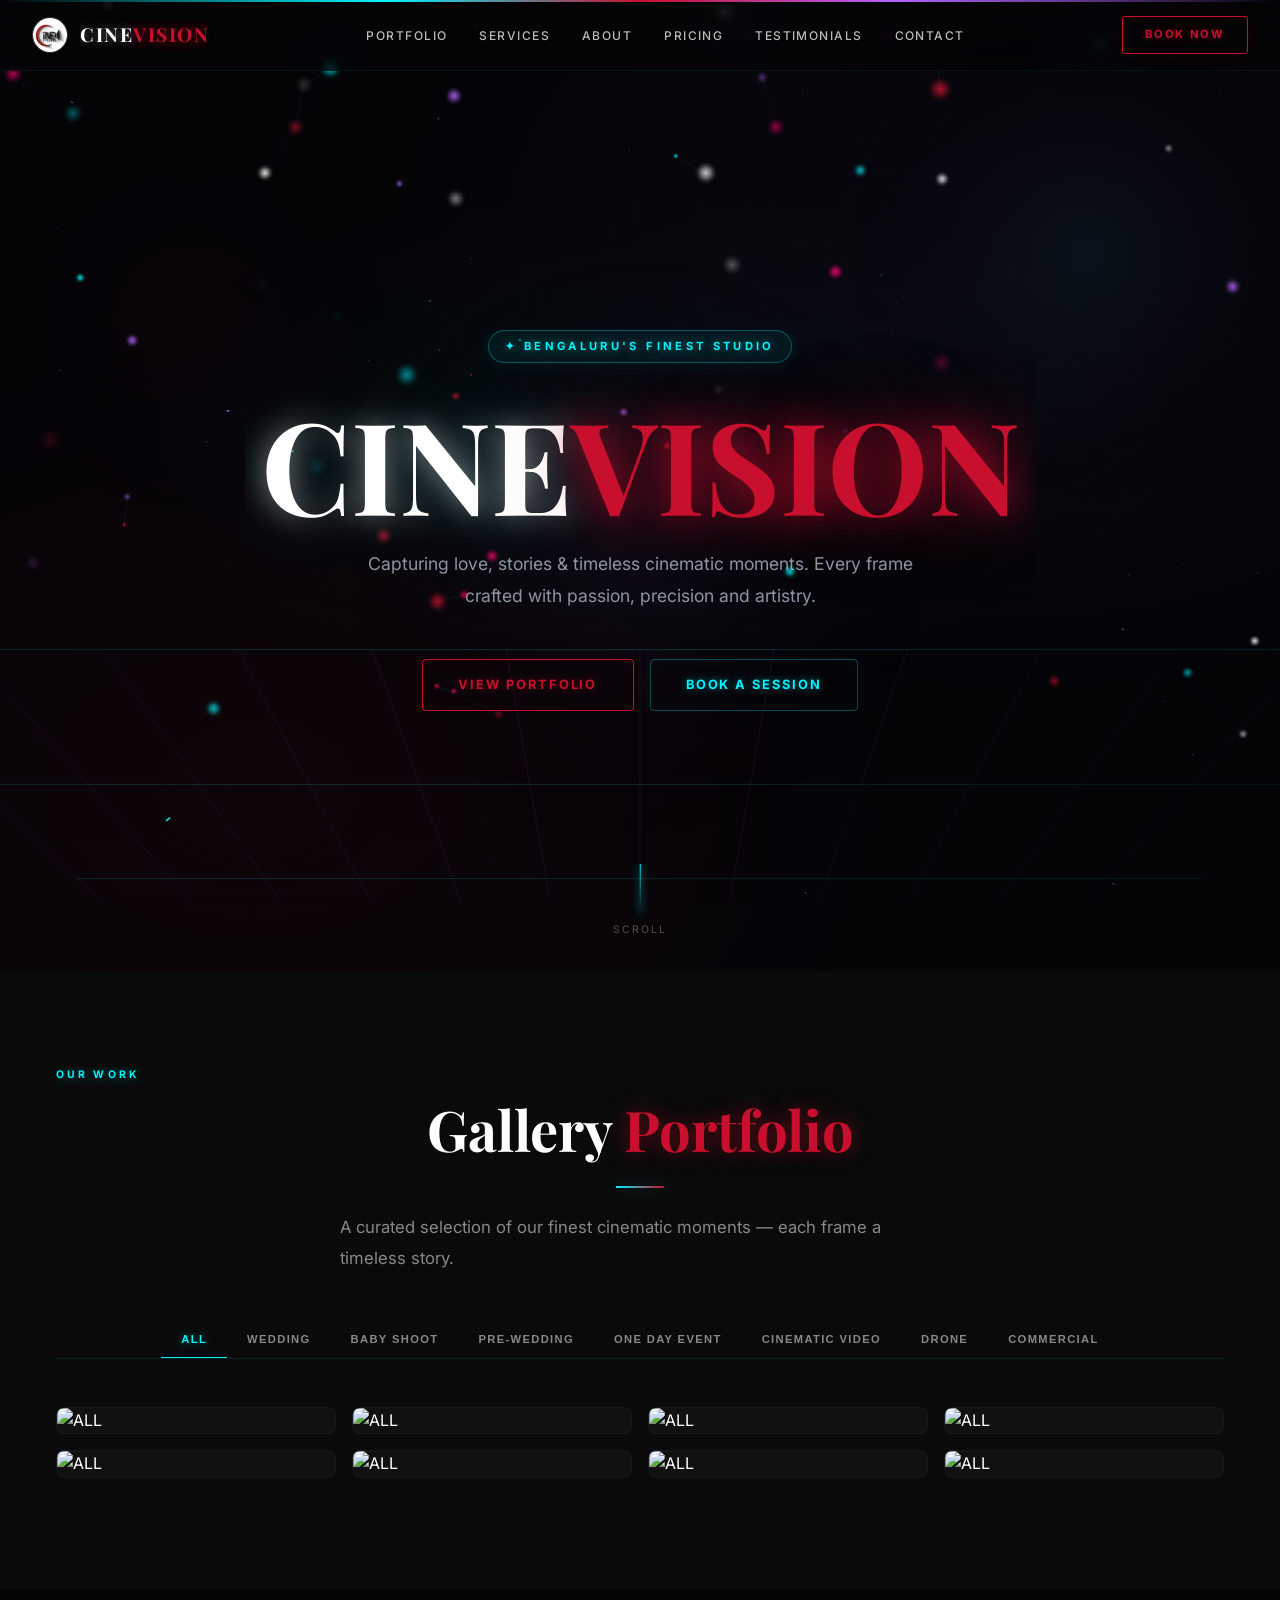
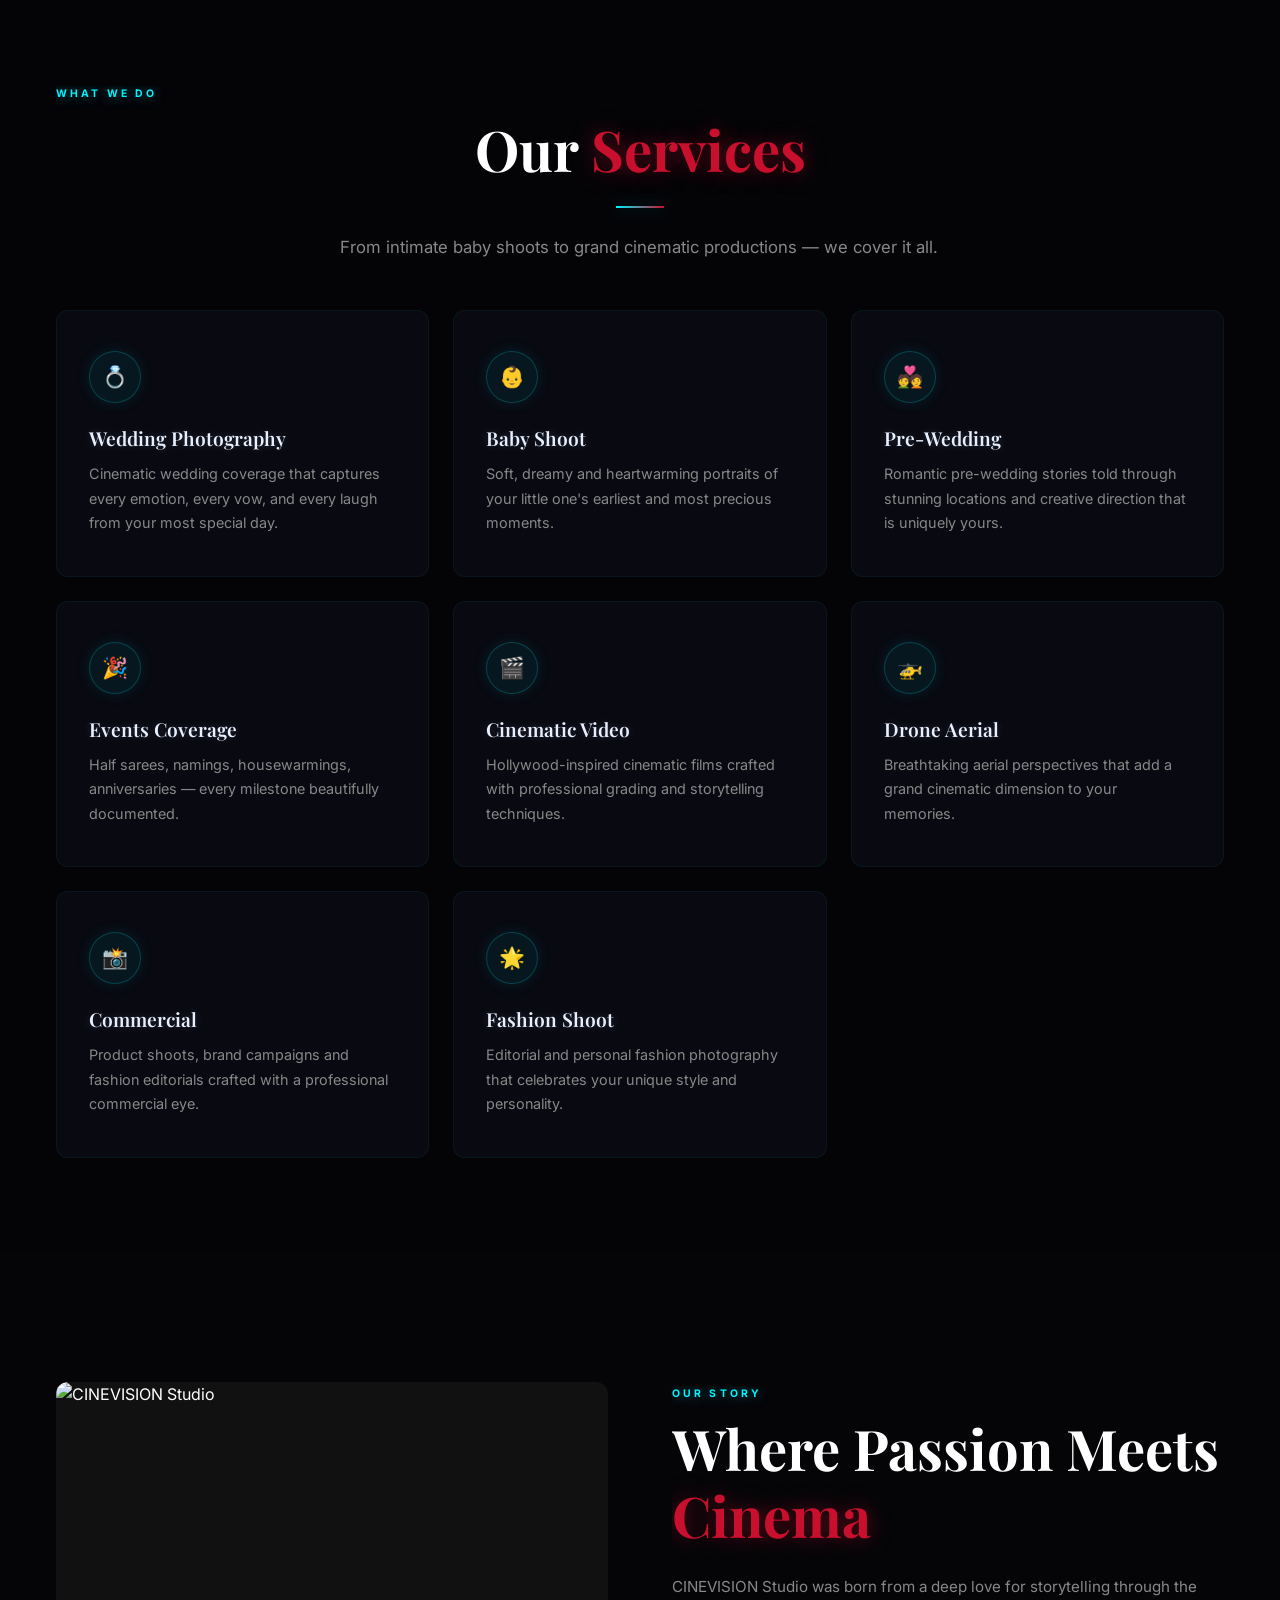
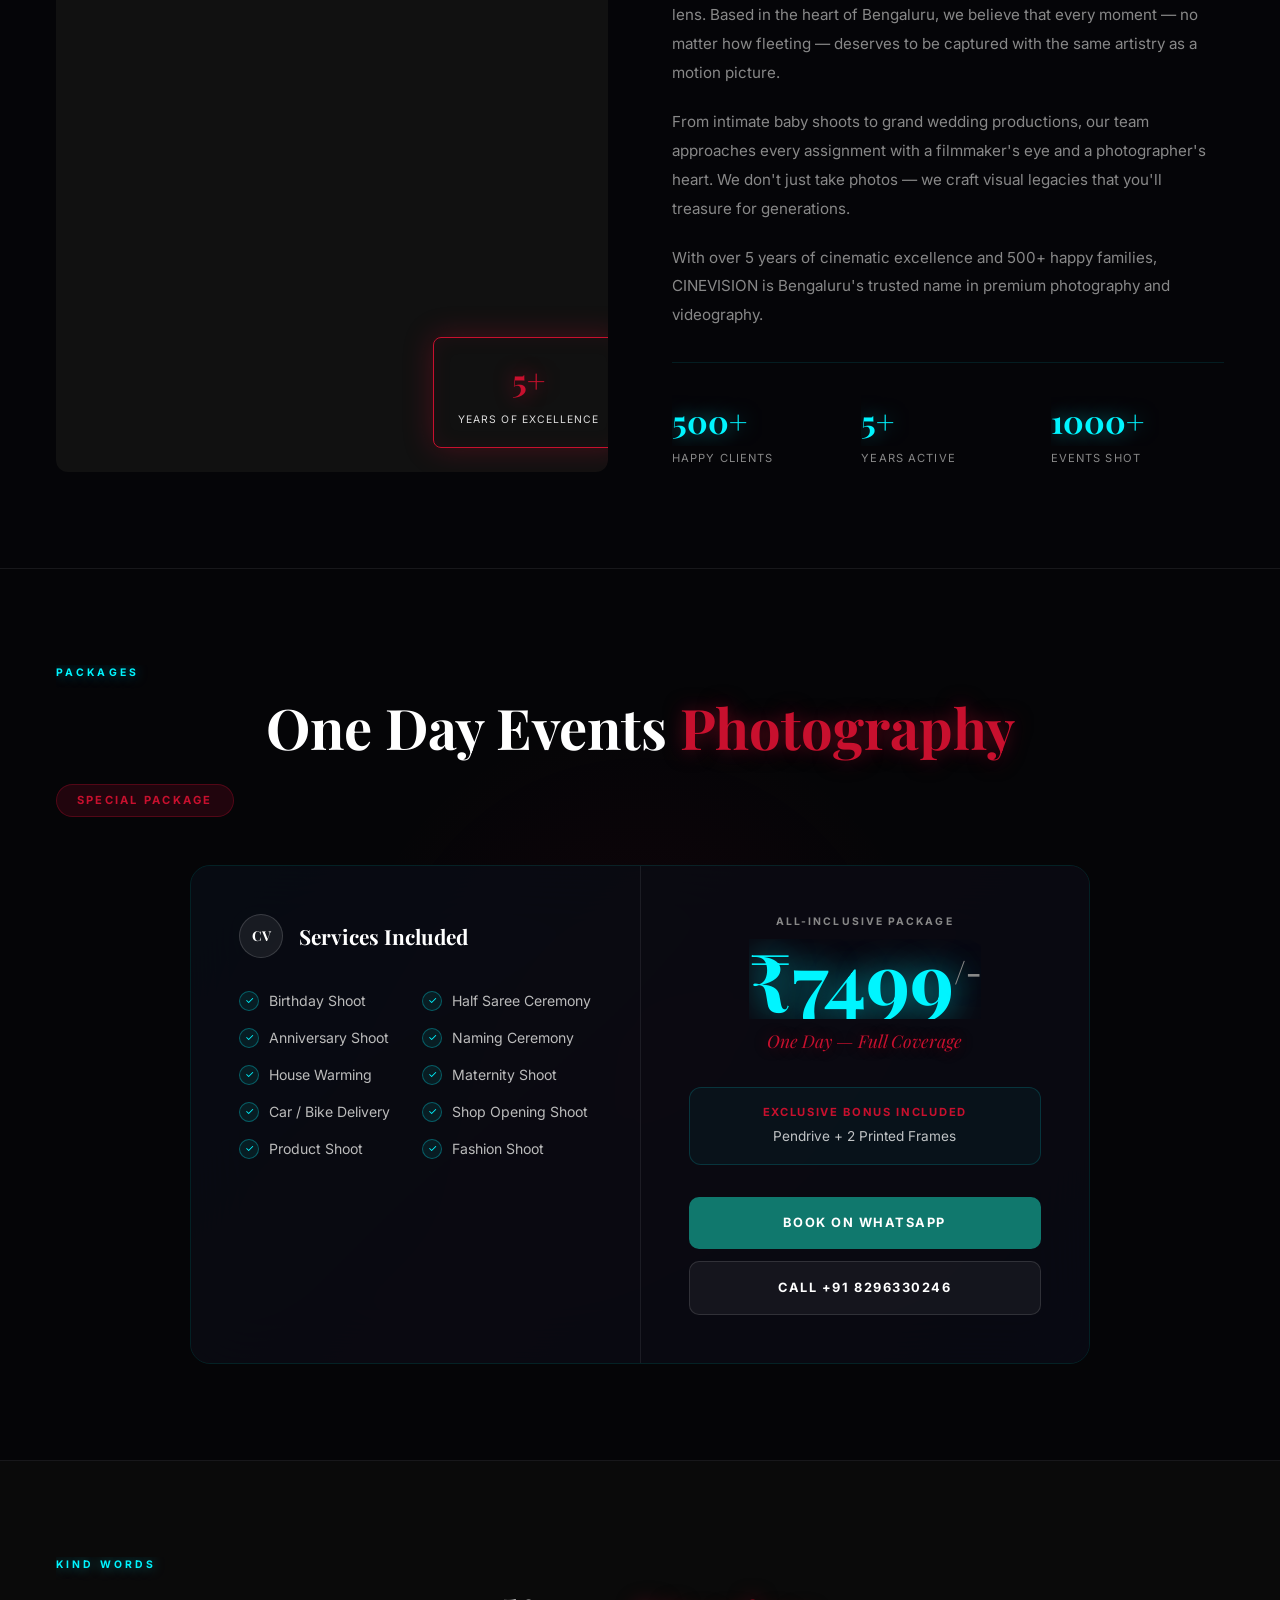
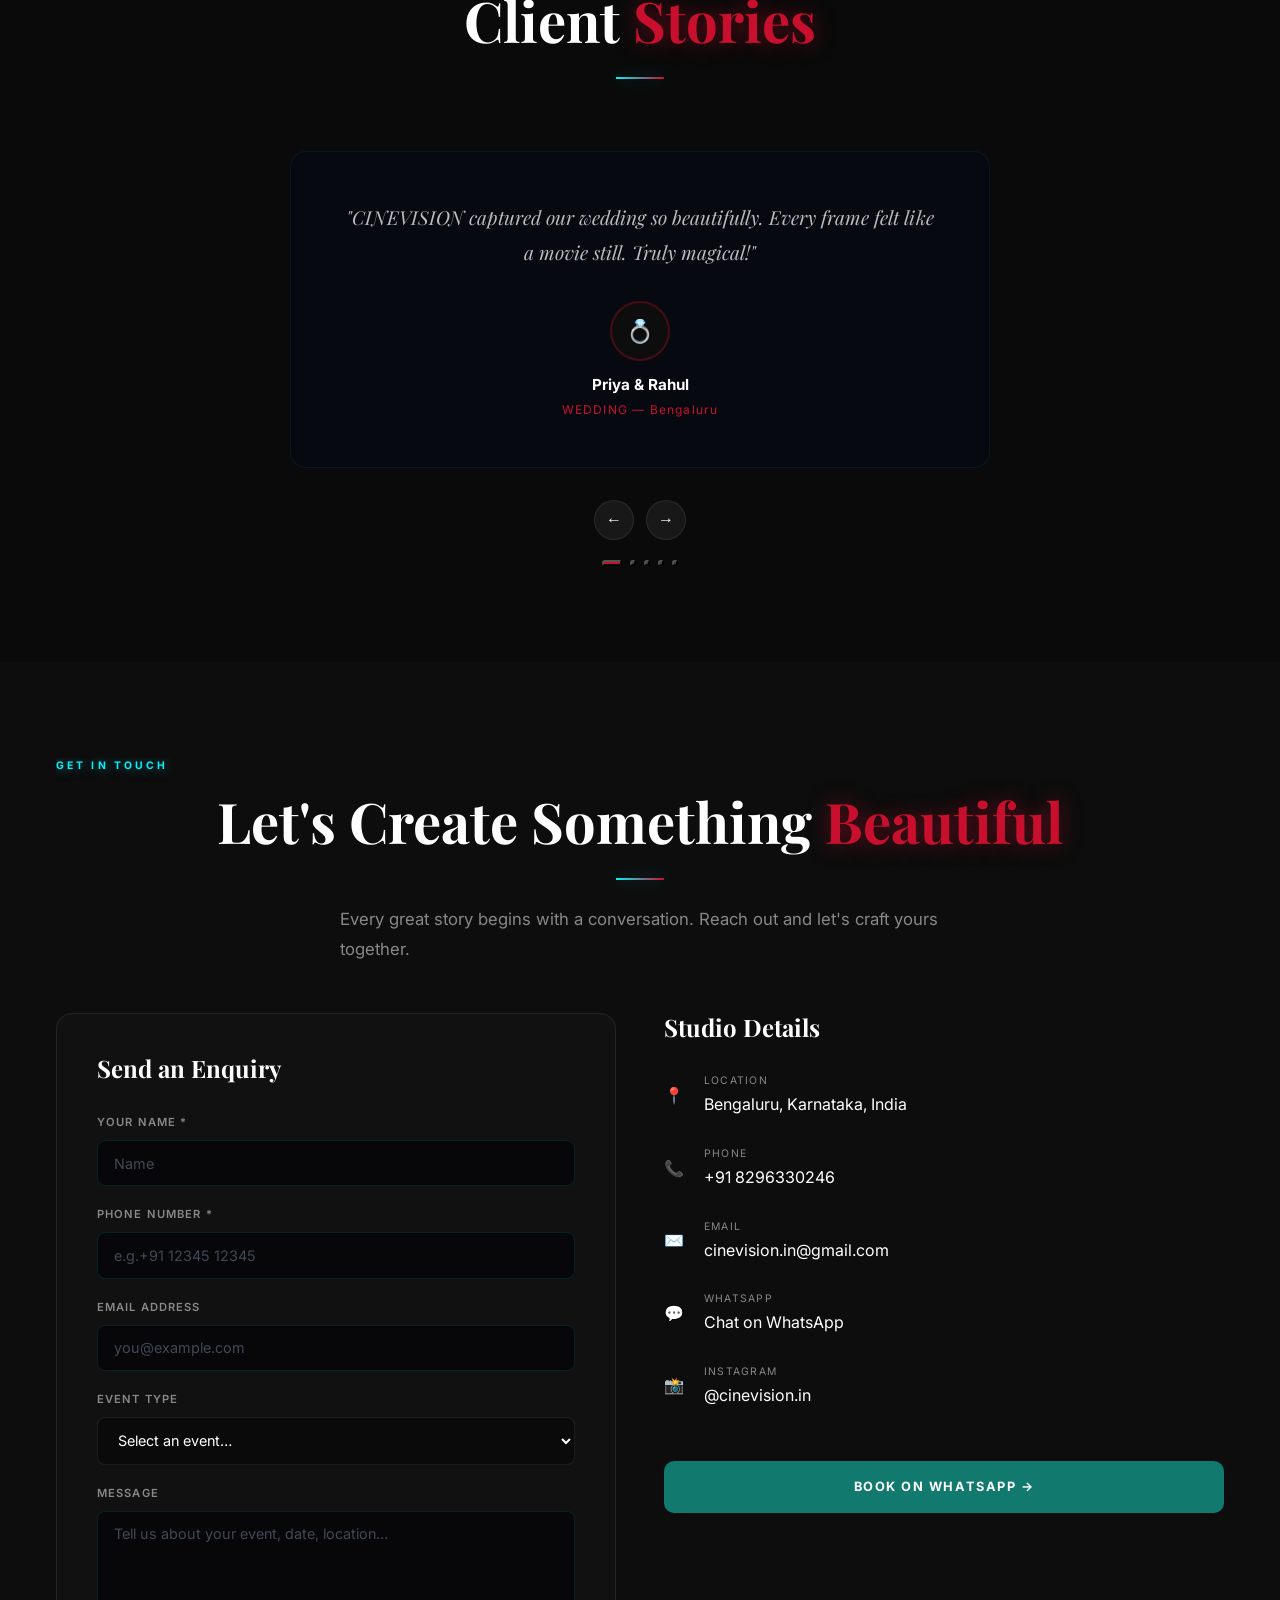
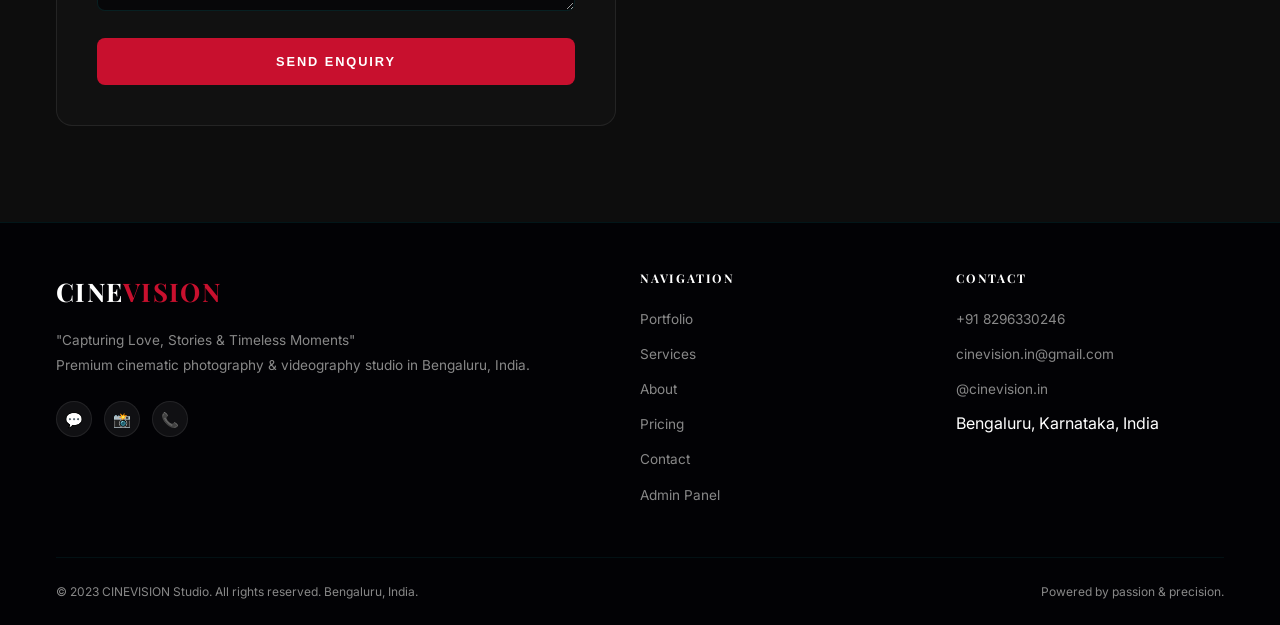
==== main.html @ 01654ae7 "Add files via upload" ====
<!DOCTYPE html>
<html lang="en">
<head>
  <meta charset="UTF-8">
  <meta name="viewport" content="width=device-width, initial-scale=1.0">
  <title>CINEVISION Studio — Bengaluru</title>
  <meta name="description" content="Premium cinematic photography & videography studio in Bengaluru. Weddings, baby shoots, pre-wedding, events, drone & commercial photography.">
  <link rel="stylesheet" href="css/style.css">
</head>
<body>

<script src="https://cdn.jsdelivr.net/npm/@supabase/supabase-js"></script>
<script>
const supabase = window.supabase.createClient(
  "https://mrwvlnqqvjmkdsjegrny.supabase.co/rest/v1/",
  "sb_publishable_MDx3whtSPRvUxp9kNYBt7g_eaEEVWtj"
);
</script>


<script>
async function test() {
  const { data, error } = await supabase.from('posts').select('*');
  console.log(data, error);
}
test();
</script>


  <!-- 3D Background Canvas -->
 <canvas id="bg3d" style="position:fixed;inset:0;width:100%;height:100%;z-index:0;pointer-events:none;"></canvas>

   <!-- Scanlines -->
  <div style="position:fixed;inset:0;background:repeating-linear-gradient(to bottom,transparent,transparent 3px,rgba(0,0,0,0.03) 3px,rgba(0,0,0,0.03) 4px);pointer-events:none;z-index:1;"></div>

  <!-- ── NAVBAR ─────────────────────────────── -->
  <nav class="navbar" id="navbar">
    <div class="nav-logo">
      <img src="assets/logo.jpeg" alt="CINEVISION" onerror="this.style.display='none'">
      <div class="nav-logo-text"><span>CINE</span><span>VISION</span></div>
    </div>
    <ul class="nav-links" id="navLinks">
      <li><a href="#portfolio">Portfolio</a></li>
      <li><a href="#services">Services</a></li>
      <li><a href="#about">About</a></li>
      <li><a href="#pricing">Pricing</a></li>
      <li><a href="#testimonials">Testimonials</a></li>
      <li><a href="#contact">Contact</a></li>
    </ul>
    <a href="https://wa.me/918296330246?text=Hi%20CINEVISION,%20I%20want%20to%20Book%20a%20Slot" target="_blank" class="nav-book-btn">Book Now</a>
    <div class="nav-hamburger" id="navHamburger">
      <span></span><span></span><span></span>
    </div>
  </nav>

  <!-- ── HERO ──────────────────────────────── -->
  <section class="hero" id="home">
    <div class="hero-bg"></div>
    <div class="hero-content">
      <div class="hero-badge">✦ BENGALURU'S FINEST STUDIO</div>
      <h1 class="hero-title">
        <span class="line1">CINE</span><span class="line2">VISION</span>
      </h1>
      <p class="hero-subtitle">Capturing love, stories &amp; timeless cinematic moments. Every frame crafted with passion, precision and artistry.</p>
      <div class="hero-actions">
        <a href="#portfolio" class="btn-primary">View Portfolio</a>
        <a href="https://wa.me/918296330246?text=Hi%20CINEVISION,%20I%20want%20to%20Book%20a%20Slot" target="_blank" class="btn-secondary">Book a Session</a>
      </div>
    </div>
    <div class="hero-scroll">
      <div class="scroll-line"></div>
      <span>Scroll</span>
    </div>
  </section>

  <!-- ── PORTFOLIO ─────────────────────────── -->
  <section id="portfolio">
    <div class="container">
      <div class="text-center reveal">
        <span class="section-label">Our Work</span>
        <h2 class="section-title" style="text-align:center">Gallery <span>Portfolio</span></h2>
        <div class="section-divider"></div>
        <p class="section-subtitle">A curated selection of our finest cinematic moments — each frame a timeless story.</p>
      </div>
      <div style="margin-top:3rem">
        <div class="portfolio-tabs" id="portfolioTabs"></div>
        <div class="gallery-grid" id="galleryGrid"></div>
        <div class="gallery-empty" id="galleryEmpty" style="display:none">
          <p style="font-size:1rem;margin-bottom:0.5rem">No images in this category yet.</p>
          <a href="admin.html" style="color:var(--red)">Upload via Admin Panel</a>
          <p style="font-size:0.8rem;margin-top:0.5rem;color:var(--gray)">or edit data/gallery.json</p>
        </div>
      </div>
    </div>
  </section>

  <!-- ── SERVICES ───────────────────────────── -->
  <section id="services">
    <div class="container">
      <div class="text-center reveal">
        <span class="section-label">What We Do</span>
        <h2 class="section-title" style="text-align:center">Our <span>Services</span></h2>
        <div class="section-divider"></div>
        <p class="section-subtitle">From intimate baby shoots to grand cinematic productions — we cover it all.</p>
      </div>
      <div class="services-grid">

        <div class="service-card reveal">
          <div class="service-icon">💍</div>
          <h3 class="service-title">Wedding Photography</h3>
          <p class="service-desc">Cinematic wedding coverage that captures every emotion, every vow, and every laugh from your most special day.</p>
        </div>

        <div class="service-card reveal">
          <div class="service-icon">👶</div>
          <h3 class="service-title">Baby Shoot</h3>
          <p class="service-desc">Soft, dreamy and heartwarming portraits of your little one's earliest and most precious moments.</p>
        </div>

        <div class="service-card reveal">
          <div class="service-icon">💑</div>
          <h3 class="service-title">Pre-Wedding</h3>
          <p class="service-desc">Romantic pre-wedding stories told through stunning locations and creative direction that is uniquely yours.</p>
        </div>

        <div class="service-card reveal">
          <div class="service-icon">🎉</div>
          <h3 class="service-title">Events Coverage</h3>
          <p class="service-desc">Half sarees, namings, housewarmings, anniversaries — every milestone beautifully documented.</p>
        </div>

        <div class="service-card reveal">
          <div class="service-icon">🎬</div>
          <h3 class="service-title">Cinematic Video</h3>
          <p class="service-desc">Hollywood-inspired cinematic films crafted with professional grading and storytelling techniques.</p>
        </div>

        <div class="service-card reveal">
          <div class="service-icon">🚁</div>
          <h3 class="service-title">Drone Aerial</h3>
          <p class="service-desc">Breathtaking aerial perspectives that add a grand cinematic dimension to your memories.</p>
        </div>

        <div class="service-card reveal">
          <div class="service-icon">📸</div>
          <h3 class="service-title">Commercial</h3>
          <p class="service-desc">Product shoots, brand campaigns and fashion editorials crafted with a professional commercial eye.</p>
        </div>

        <div class="service-card reveal">
          <div class="service-icon">🌟</div>
          <h3 class="service-title">Fashion Shoot</h3>
          <p class="service-desc">Editorial and personal fashion photography that celebrates your unique style and personality.</p>
        </div>

      </div>
    </div>
  </section>

  <!-- ── ABOUT ──────────────────────────────── -->
  <section id="about">
    <div class="container">
      <div class="about-grid">
        <div class="about-image reveal">
          <img src="https://picsum.photos/seed/cvabout/600/750" alt="CINEVISION Studio" loading="lazy">
          <div class="about-badge">
            <span class="about-badge-num">5+</span>
            <span class="about-badge-text">Years of Excellence</span>
          </div>
        </div>
        <div class="about-text reveal">
          <span class="section-label">Our Story</span>
          <h2 class="section-title">Where Passion Meets <span>Cinema</span></h2>
          <p>CINEVISION Studio was born from a deep love for storytelling through the lens. Based in the heart of Bengaluru, we believe that every moment — no matter how fleeting — deserves to be captured with the same artistry as a motion picture.</p>
          <p>From intimate baby shoots to grand wedding productions, our team approaches every assignment with a filmmaker's eye and a photographer's heart. We don't just take photos — we craft visual legacies that you'll treasure for generations.</p>
          <p>With over 5 years of cinematic excellence and 500+ happy families, CINEVISION is Bengaluru's trusted name in premium photography and videography.</p>
          <div class="about-stats">
            <div>
              <div class="about-stat-num">500+</div>
              <div class="about-stat-label">Happy Clients</div>
            </div>
            <div>
              <div class="about-stat-num">5+</div>
              <div class="about-stat-label">Years Active</div>
            </div>
            <div>
              <div class="about-stat-num">1000+</div>
              <div class="about-stat-label">Events Shot</div>
            </div>
          </div>
        </div>
      </div>
    </div>
  </section>

  <!-- ── PRICING ────────────────────────────── -->
  <section id="pricing">
    <div class="pricing-glow"></div>
    <div class="container" style="position:relative;z-index:1">
      <div class="text-center reveal">
        <span class="section-label">Packages</span>
        <h2 class="section-title" style="text-align:center">One Day Events <span>Photography</span></h2>
        <span style="display:inline-block;background:rgba(200,16,46,0.15);color:var(--red);padding:0.4rem 1.25rem;border-radius:20px;font-size:0.7rem;font-weight:700;letter-spacing:0.2em;text-transform:uppercase;border:1px solid rgba(200,16,46,0.3)">Special Package</span>
      </div>

      <div class="pricing-card reveal">
        <div class="pricing-inner">
          <!-- Left -->
          <div class="pricing-left">
            <div class="pricing-services-title">
              <div class="pricing-cv-badge">CV</div>
              <h3>Services Included</h3>
            </div>
            <ul class="pricing-list">
              <li><div class="pricing-check">✓</div> Birthday Shoot</li>
              <li><div class="pricing-check">✓</div> Half Saree Ceremony</li>
              <li><div class="pricing-check">✓</div> Anniversary Shoot</li>
              <li><div class="pricing-check">✓</div> Naming Ceremony</li>
              <li><div class="pricing-check">✓</div> House Warming</li>
              <li><div class="pricing-check">✓</div> Maternity Shoot</li>
              <li><div class="pricing-check">✓</div> Car / Bike Delivery</li>
              <li><div class="pricing-check">✓</div> Shop Opening Shoot</li>
              <li><div class="pricing-check">✓</div> Product Shoot</li>
              <li><div class="pricing-check">✓</div> Fashion Shoot</li>
            </ul>
          </div>

          <!-- Right -->
          <div class="pricing-right">
            <p class="pricing-label">All-Inclusive Package</p>
            <div class="pricing-amount">₹7499<sup>/-</sup></div>
            <p class="pricing-coverage">One Day — Full Coverage</p>
            <div class="pricing-bonus">
              <p class="pricing-bonus-title">Exclusive Bonus Included</p>
              <p class="pricing-bonus-desc">Pendrive + 2 Printed Frames</p>
            </div>
            <div class="pricing-actions">
              <a href="https://wa.me/918296330246?text=Hi%20CINEVISION,%20I%20want%20to%20Book%20a%20Slot" target="_blank" class="btn-wa">Book on WhatsApp</a>
              <a href="tel:+918296330246" class="btn-call">Call +91 8296330246</a>
            </div>
          </div>
        </div>
      </div>
    </div>
  </section>

  <!-- ── TESTIMONIALS ──────────────────────── -->
  <section id="testimonials">
    <div class="container">
      <div class="text-center reveal">
        <span class="section-label">Kind Words</span>
        <h2 class="section-title" style="text-align:center">Client <span>Stories</span></h2>
        <div class="section-divider"></div>
      </div>
      <div class="testimonials-slider">
        <div id="testimonialCards"></div>
        <div class="testimonial-nav">
          <button class="tnav-btn" id="tPrev">←</button>
          <button class="tnav-btn" id="tNext">→</button>
        </div>
        <div class="testimonial-dots" id="testimonialDots"></div>
      </div>
    </div>
  </section>

  <!-- ── CONTACT ────────────────────────────── -->
  <section id="contact">
    <div class="container">
      <div class="text-center reveal">
        <span class="section-label">Get In Touch</span>
        <h2 class="section-title" style="text-align:center">Let's Create Something <span>Beautiful</span></h2>
        <div class="section-divider"></div>
        <p class="section-subtitle">Every great story begins with a conversation. Reach out and let's craft yours together.</p>
      </div>

      <div class="contact-grid">

        <!-- Form -->
        <div class="contact-form reveal">
          <h3 class="form-title">Send an Enquiry</h3>
          <form id="contactForm">
            <div class="form-group">
              <label>Your Name *</label>
              <input type="text" placeholder="Name" required>
            </div>
            <div class="form-group">
              <label>Phone Number *</label>
              <input type="tel" placeholder="e.g.+91 12345 12345 " required>
            </div>
            <div class="form-group">
              <label>Email Address</label>
              <input type="email" placeholder="you@example.com">
            </div>
            <div class="form-group">
              <label>Event Type</label>
              <select>
                <option value="">Select an event…</option>
                <option>Wedding Photography</option>
                <option>Baby Shoot</option>
                <option>Pre-Wedding</option>
                <option>One Day Event</option>
                <option>Cinematic Video</option>
                <option>Drone Aerial</option>
                <option>Commercial</option>
                <option>Fashion Shoot</option>
              </select>
            </div>
            <div class="form-group">
              <label>Message</label>
              <textarea rows="4" placeholder="Tell us about your event, date, location…"></textarea>
            </div>
            <button type="submit" class="form-submit">Send Enquiry</button>
          </form>
          <div class="form-success" id="formSuccess">
            <div class="form-success-icon">✓</div>
            <h3>Enquiry Sent!</h3>
            <p>We'll reach out within 24 hours. Thank you for choosing CINEVISION.</p>
          </div>
        </div>

        <!-- Info -->
        <div class="contact-info reveal">
          <h3 class="form-title">Studio Details</h3>

          <div class="contact-item">
            <div class="contact-icon">📍</div>
            <div>
              <div class="contact-item-label">Location</div>
              <div class="contact-item-val">Bengaluru, Karnataka, India</div>
            </div>
          </div>

          <div class="contact-item">
            <div class="contact-icon">📞</div>
            <div>
              <div class="contact-item-label">Phone</div>
              <div class="contact-item-val"><a href="tel:+918296330246">+91 8296330246</a></div>
            </div>
          </div>

          <div class="contact-item">
            <div class="contact-icon">✉️</div>
            <div>
              <div class="contact-item-label">Email</div>
              <div class="contact-item-val"><a href="mailto:cinevision.in@gmail.com">cinevision.in@gmail.com</a></div>
            </div>
          </div>

          <div class="contact-item">
            <div class="contact-icon">💬</div>
            <div>
              <div class="contact-item-label">WhatsApp</div>
              <div class="contact-item-val">
                <a href="https://wa.me/918296330246?text=Hi%20CINEVISION,%20I%20want%20to%20Book%20a%20Slot" target="_blank">Chat on WhatsApp</a>
              </div>
            </div>
          </div>

          <div class="contact-item">
            <div class="contact-icon">📸</div>
            <div>
              <div class="contact-item-label">Instagram</div>
              <div class="contact-item-val"><a href="https://instagram.com/cinevision.in" target="_blank">@cinevision.in</a></div>
            </div>
          </div>

          <div class="contact-wa-btn">
            <a href="https://wa.me/918296330246?text=Hi%20CINEVISION,%20I%20want%20to%20Book%20a%20Slot" target="_blank" class="btn-wa" style="display:block;text-align:center;margin-top:1.5rem">
              Book on WhatsApp →
            </a>
          </div>
        </div>

      </div>
    </div>
  </section>

  <!-- ── FOOTER ─────────────────────────────── -->
  <footer>
    <div class="container">
      <div class="footer-grid">
        <div>
          <div class="footer-brand-logo">CINE<span>VISION</span></div>
          <p class="footer-brand-desc">"Capturing Love, Stories &amp; Timeless Moments"<br>Premium cinematic photography &amp; videography studio in Bengaluru, India.</p>
          <div class="footer-social">
            <a href="https://wa.me/918296330246" target="_blank" class="social-btn">💬</a>
            <a href="https://instagram.com/cinevision.in" target="_blank" class="social-btn">📸</a>
            <a href="tel:+918296330246" class="social-btn">📞</a>
          </div>
        </div>
        <div>
          <h4 class="footer-col-title">Navigation</h4>
          <ul class="footer-links">
            <li><a href="#portfolio">Portfolio</a></li>
            <li><a href="#services">Services</a></li>
            <li><a href="#about">About</a></li>
            <li><a href="#pricing">Pricing</a></li>
            <li><a href="#contact">Contact</a></li>
            <li><a href="admin.html">Admin Panel</a></li>
          </ul>
        </div>
        <div>
          <h4 class="footer-col-title">Contact</h4>
          <ul class="footer-links">
            <li><a href="tel:+918296330246">+91 8296330246</a></li>
            <li><a href="mailto:cinevision.in@gmail.com">cinevision.in@gmail.com</a></li>
            <li><a href="https://instagram.com/cinevision.in" target="_blank">@cinevision.in</a></li>
            <li>Bengaluru, Karnataka, India</li>
          </ul>
        </div>
      </div>
      <div class="footer-bottom">
        <p>&copy; 2023 CINEVISION Studio. All rights reserved. Bengaluru, India.</p>
        <p>Powered by passion &amp; precision.</p>
      </div>
    </div>
  </footer>

  <script src="js/app.js"></script>
  <script src="js/bg3d.js"></script>
</body>
</html>
---- css/style.css ----
/* =============================================
   CINEVISION STUDIO — Main Stylesheet
   Theme: Black #0a0a0a | Red #c8102e
   Fonts: Playfair Display + Inter
   ============================================= */

@import url('https://fonts.googleapis.com/css2?family=Inter:wght@300;400;500;600;700&family=Playfair+Display:ital,wght@0,400;0,600;0,700;1,400&display=swap');

*,
*::before,
*::after {
  box-sizing: border-box;
  margin: 0;
  padding: 0;
}

:root {
  --black: #0a0a0a;
  --dark: #111111;
  --darker: #0d0d0d;
  --red: #c8102e;
  --red-dark: #9b0d23;
  --red-glow: rgba(200, 16, 46, 0.4);
  --white: #ffffff;
  --gray: #888888;
  --gray-light: #bbbbbb;
  --border: rgba(255, 255, 255, 0.08);
}

html {
  scroll-behavior: smooth;
}

body {
  background: var(--black);
  color: var(--white);
  font-family: 'Inter', sans-serif;
  line-height: 1.6;
  overflow-x: hidden;
  -webkit-user-select: none;
  user-select: none;
}

h1,
h2,
h3,
h4 {
  font-family: 'Playfair Display', serif;
  line-height: 1.2;
}

a {
  color: inherit;
  text-decoration: none;
}

img {
  max-width: 100%;
  display: block;
  -webkit-user-drag: none;
  user-drag: none;
  pointer-events: none;
}

/* ── Scrollbar ───────────────────────────── */
::-webkit-scrollbar {
  width: 4px;
}

::-webkit-scrollbar-track {
  background: var(--black);
}

::-webkit-scrollbar-thumb {
  background: var(--red);
  border-radius: 2px;
}

/* =============================================
   WATERMARK OVERLAY
   ============================================= */


/* =============================================
   WELCOME PAGE
   ============================================= */
.welcome-page {
  min-height: 100vh;
  background: var(--black);
  display: flex;
  flex-direction: column;
  align-items: center;
  justify-content: center;
  position: relative;
  overflow: hidden;
}

.welcome-page::before {
  content: '';
  position: absolute;
  inset: 0;
  background: radial-gradient(ellipse at center, rgba(200, 16, 46, 0.12) 0%, transparent 65%);
  pointer-events: none;
}

.welcome-particles {
  position: absolute;
  inset: 0;
  overflow: hidden;
  pointer-events: none;
}

.particle {
  position: absolute;
  width: 2px;
  height: 2px;
  background: rgba(200, 16, 46, 0.6);
  border-radius: 50%;
  animation: floatParticle linear infinite;
}

@keyframes floatParticle {
  0% {
    transform: translateY(100vh) translateX(0);
    opacity: 0;
  }

  10% {
    opacity: 1;
  }

  90% {
    opacity: 1;
  }

  100% {
    transform: translateY(-20px) translateX(30px);
    opacity: 0;
  }
}

.welcome-content {
  position: relative;
  z-index: 2;
  text-align: center;
  padding: 2rem;
}

.welcome-eyebrow {
  font-family: 'Playfair Display', serif;
  font-style: italic;
  font-size: clamp(1.5rem, 4vw, 2.5rem);
  color: rgba(200, 16, 46, 0.7);
  margin-bottom: 0.5rem;
  animation: fadeInDown 1s ease 0.3s both;
  letter-spacing: 4px;
}

.welcome-logo {
  font-family: 'Playfair Display', serif;
  font-size: clamp(3rem, 12vw, 9rem);
  font-weight: 700;
  letter-spacing: 0.05em;
  line-height: 1;
  margin-bottom: 1rem;
  animation: fadeInUp 1s ease 0.5s both;
}

.welcome-logo span:first-child {
  color: var(--white);
}

.welcome-logo span:last-child {
  color: var(--red);
  text-shadow: 0 0 40px rgba(200, 16, 46, 0.5);
}

.welcome-tagline {
  font-size: clamp(0.85rem, 2vw, 1.05rem);
  color: var(--gray-light);
  font-style: italic;
  letter-spacing: 2px;
  margin-bottom: 3.5rem;
  animation: fadeIn 1s ease 0.8s both;
}

/* 3D Enter Button */
.enter-btn {
  position: relative;
  display: inline-block;
  padding: 1.1rem 3rem;
  font-family: 'Inter', sans-serif;
  font-size: 0.85rem;
  font-weight: 700;
  letter-spacing: 0.25em;
  text-transform: uppercase;
  color: var(--white);
  background: transparent;
  border: 1px solid rgba(200, 16, 46, 0.5);
  border-radius: 4px;
  cursor: pointer;
  animation: fadeIn 1s ease 1.1s both;
  transition: all 0.4s cubic-bezier(0.23, 1, 0.32, 1);
  transform-style: preserve-3d;
  perspective: 800px;
  overflow: hidden;
}

.enter-btn::before {
  content: '';
  position: absolute;
  inset: 0;
  background: linear-gradient(135deg, transparent 0%, rgba(200, 16, 46, 0.15) 100%);
  opacity: 0;
  transition: opacity 0.4s;
}

.enter-btn::after {
  content: '';
  position: absolute;
  bottom: -10px;
  left: 10%;
  width: 80%;
  height: 20px;
  background: radial-gradient(ellipse, rgba(200, 16, 46, 0.6) 0%, transparent 70%);
  filter: blur(8px);
  animation: pulse-glow 2s ease-in-out infinite;
}

@keyframes pulse-glow {

  0%,
  100% {
    opacity: 0.5;
    transform: scaleX(0.8);
  }

  50% {
    opacity: 1;
    transform: scaleX(1.1);
  }
}

.enter-btn:hover {
  transform: rotateX(8deg) rotateY(-3deg) translateY(-4px);
  border-color: var(--red);
  box-shadow:
    0 20px 60px rgba(200, 16, 46, 0.3),
    0 0 0 1px rgba(200, 16, 46, 0.3),
    inset 0 1px 0 rgba(255, 255, 255, 0.1);
}

.enter-btn:hover::before {
  opacity: 1;
}

/* Smoke */
.smoke-container {
  position: absolute;
  bottom: 0;
  left: 0;
  right: 0;
  height: 120px;
  pointer-events: none;
  overflow: hidden;
}

.smoke {
  position: absolute;
  bottom: 0;
  width: 100px;
  height: 100px;
  border-radius: 50%;
  background: radial-gradient(circle, rgba(200, 16, 46, 0.08) 0%, transparent 70%);
  animation: rise 6s ease-out infinite;
}

.smoke:nth-child(1) {
  left: 10%;
  animation-delay: 0s;
  width: 80px;
}

.smoke:nth-child(2) {
  left: 30%;
  animation-delay: 1.5s;
  width: 120px;
}

.smoke:nth-child(3) {
  left: 50%;
  animation-delay: 0.7s;
  width: 90px;
}

.smoke:nth-child(4) {
  left: 70%;
  animation-delay: 2s;
  width: 110px;
}

.smoke:nth-child(5) {
  left: 85%;
  animation-delay: 1s;
  width: 75px;
}

@keyframes rise {
  0% {
    transform: translateY(0) scale(0.5);
    opacity: 0;
  }

  20% {
    opacity: 1;
  }

  100% {
    transform: translateY(-200px) scale(2.5);
    opacity: 0;
  }
}

.welcome-footer {
  position: absolute;
  bottom: 2rem;
  font-size: 0.7rem;
  letter-spacing: 0.25em;
  color: rgba(255, 255, 255, 0.3);
  text-transform: uppercase;
}

/* =============================================
   NAVBAR
   ============================================= */
.navbar {
  position: fixed;
  top: 0;
  left: 0;
  right: 0;
  z-index: 1000;
  padding: 1rem 2rem;
  display: flex;
  align-items: center;
  justify-content: space-between;
  transition: background 0.4s, box-shadow 0.4s;
}

.navbar.scrolled {
  background: rgba(10, 10, 10, 0.95);
  backdrop-filter: blur(20px);
  box-shadow: 0 1px 0 var(--border);
}

.nav-logo {
  display: flex;
  align-items: center;
  gap: 0.75rem;
}

.nav-logo img {
  width: 36px;
  height: 36px;
  border-radius: 50%;
  object-fit: cover;
  border: 1px solid rgba(255, 255, 255, 0.2);
  pointer-events: auto;
}

.nav-logo-text {
  font-family: 'Playfair Display', serif;
  font-size: 1.2rem;
  font-weight: 700;
  letter-spacing: 0.05em;
}

.nav-logo-text span:last-child {
  color: var(--red);
}

.nav-links {
  display: flex;
  align-items: center;
  gap: 2rem;
  list-style: none;
}

.nav-links a {
  font-size: 0.75rem;
  font-weight: 500;
  letter-spacing: 0.12em;
  text-transform: uppercase;
  color: var(--gray-light);
  transition: color 0.3s;
}

.nav-links a:hover,
.nav-links a.active {
  color: var(--white);
}

.nav-book-btn {
  padding: 0.55rem 1.4rem;
  background: var(--red);
  color: var(--white);
  font-size: 0.7rem;
  font-weight: 700;
  letter-spacing: 0.15em;
  text-transform: uppercase;
  border: none;
  border-radius: 3px;
  cursor: pointer;
  transition: all 0.3s;
  text-decoration: none;
}

.nav-book-btn:hover {
  background: #e01535;
  box-shadow: 0 0 20px var(--red-glow);
}

.nav-hamburger {
  display: none;
  flex-direction: column;
  gap: 5px;
  cursor: pointer;
  padding: 4px;
}

.nav-hamburger span {
  display: block;
  width: 22px;
  height: 1.5px;
  background: var(--white);
  transition: all 0.3s;
}

/* =============================================
   HERO SECTION
   ============================================= */
.hero {
  min-height: 100vh;
  display: flex;
  align-items: center;
  justify-content: center;
  text-align: center;
  position: relative;
  overflow: hidden;
  background: var(--black);
}

.hero-bg {
  position: absolute;
  inset: 0;
  background:
    radial-gradient(ellipse 80% 50% at 50% 40%, rgba(200, 16, 46, 0.08) 0%, transparent 60%),
    radial-gradient(ellipse at 20% 80%, rgba(200, 16, 46, 0.05) 0%, transparent 40%);
}

.hero-content {
  position: relative;
  z-index: 2;
  padding: 2rem;
  max-width: 900px;
  margin: 0 auto;
}

.hero-badge {
  display: inline-block;
  font-size: 0.7rem;
  font-weight: 700;
  letter-spacing: 0.3em;
  text-transform: uppercase;
  color: var(--red);
  border: 1px solid rgba(200, 16, 46, 0.3);
  padding: 0.4rem 1rem;
  border-radius: 20px;
  margin-bottom: 2rem;
  background: rgba(200, 16, 46, 0.08);
}

.hero-title {
  font-size: clamp(3rem, 10vw, 8rem);
  font-weight: 700;
  line-height: 0.95;
  margin-bottom: 1.5rem;
}

.hero-title .line1 {
  color: var(--white);
  display: inline;
}

.hero-title .line2 {
  color: var(--red);
  display: inline;
  text-shadow:
    0 0 60px rgba(200, 16, 46, 0.5),
    0 0 120px rgba(200, 16, 46, 0.2);
}

.hero-title {
  white-space: nowrap;
  font-size: clamp(2.5rem, 10vw, 8rem);
}

.hero-subtitle {
  font-size: clamp(0.9rem, 2vw, 1.1rem);
  color: var(--gray);
  max-width: 550px;
  margin: 0 auto 3rem;
  line-height: 1.8;
}

.hero-actions {
  display: flex;
  gap: 1rem;
  justify-content: center;
  flex-wrap: wrap;
}

.btn-primary {
  padding: 0.9rem 2.2rem;
  background: var(--red);
  color: var(--white);
  font-size: 0.8rem;
  font-weight: 700;
  letter-spacing: 0.15em;
  text-transform: uppercase;
  border: none;
  border-radius: 4px;
  cursor: pointer;
  transition: all 0.3s;
  text-decoration: none;
  display: inline-block;
}

.btn-primary:hover {
  background: #e01535;
  box-shadow: 0 0 30px var(--red-glow);
  transform: translateY(-2px);
}

.btn-secondary {
  padding: 0.9rem 2.2rem;
  background: transparent;
  color: var(--white);
  font-size: 0.8rem;
  font-weight: 700;
  letter-spacing: 0.15em;
  text-transform: uppercase;
  border: 1px solid rgba(255, 255, 255, 0.2);
  border-radius: 4px;
  cursor: pointer;
  transition: all 0.3s;
  text-decoration: none;
  display: inline-block;
}

.btn-secondary:hover {
  border-color: rgba(255, 255, 255, 0.5);
  background: rgba(255, 255, 255, 0.05);
}

.hero-scroll {
  position: absolute;
  bottom: 2rem;
  left: 50%;
  transform: translateX(-50%);
  display: flex;
  flex-direction: column;
  align-items: center;
  gap: 0.5rem;
  color: rgba(255, 255, 255, 0.3);
  font-size: 0.65rem;
  letter-spacing: 0.2em;
  text-transform: uppercase;
}

.scroll-line {
  width: 1px;
  height: 50px;
  background: linear-gradient(to bottom, var(--red), transparent);
  animation: scrollLine 2s ease-in-out infinite;
}

@keyframes scrollLine {

  0%,
  100% {
    transform: scaleY(1);
    opacity: 1;
  }

  50% {
    transform: scaleY(0.5);
    opacity: 0.4;
  }
}

/* =============================================
   SECTION COMMONS
   ============================================= */
section {
  padding: 6rem 0;
  position: relative;
  z-index: 1;
}

.container {
  max-width: 1200px;
  margin: 0 auto;
  padding: 0 1.5rem;
}

.section-label {
  font-size: 0.65rem;
  font-weight: 700;
  letter-spacing: 0.3em;
  text-transform: uppercase;
  color: var(--red);
  display: block;
  margin-bottom: 0.75rem;
}

.section-title {
  font-size: clamp(2rem, 5vw, 3.5rem);
  font-weight: 700;
  color: var(--white);
  margin-bottom: 1.5rem;
}

.section-title span {
  color: var(--red);
}

.section-divider {
  width: 48px;
  height: 2px;
  background: var(--red);
  margin: 0 auto 1.5rem;
}

.section-subtitle {
  color: var(--gray);
  font-size: 1.05rem;
  max-width: 600px;
  margin: 0 auto;
  line-height: 1.8;
}

/* =============================================
   PORTFOLIO
   ============================================= */
#portfolio {
  background: var(--black);
}

.portfolio-tabs {
  display: flex;
  flex-wrap: wrap;
  justify-content: center;
  gap: 0;
  border-bottom: 1px solid var(--border);
  margin-bottom: 3rem;
  padding-bottom: 0;
}

.tab-btn {
  padding: 0.75rem 1.25rem;
  font-size: 0.7rem;
  font-weight: 600;
  letter-spacing: 0.12em;
  text-transform: uppercase;
  color: var(--gray);
  background: none;
  border: none;
  border-bottom: 2px solid transparent;
  cursor: pointer;
  transition: all 0.3s;
  margin-bottom: -1px;
}

.tab-btn:hover {
  color: var(--gray-light);
}

.tab-btn.active {
  color: var(--white);
  border-bottom-color: var(--red);
}

.gallery-grid {
  columns: 1;
  column-gap: 1rem;
}

@media (min-width: 600px) {
  .gallery-grid {
    columns: 2;
  }
}

@media (min-width: 900px) {
  .gallery-grid {
    columns: 3;
  }
}

@media (min-width: 1200px) {
  .gallery-grid {
    columns: 4;
  }
}

.gallery-item {
  break-inside: avoid;
  margin-bottom: 1rem;
  position: relative;
  overflow: hidden;
  border-radius: 8px;
  background: var(--dark);
  cursor: pointer;
}

.gallery-item img {
  width: 100%;
  display: block;
  transition: transform 0.7s ease;
  pointer-events: none;
}

.gallery-item:hover img {
  transform: scale(1.08);
}

.gallery-overlay {
  position: absolute;
  inset: 0;
  background: linear-gradient(to top, rgba(0, 0, 0, 0.8) 0%, rgba(0, 0, 0, 0.3) 40%, transparent 100%);
  opacity: 0;
  transition: opacity 0.4s;
  display: flex;
  flex-direction: column;
  justify-content: flex-end;
  padding: 1.25rem;
}

.gallery-item.all-tab .gallery-overlay {
  opacity: 0;
}

.gallery-item.all-tab:hover .gallery-overlay {
  opacity: 1;
}

.gallery-overlay-cat {
  font-size: 0.6rem;
  font-weight: 700;
  letter-spacing: 0.2em;
  color: var(--red);
  text-transform: uppercase;
  margin-bottom: 0.3rem;
}

.gallery-overlay-view {
  font-size: 0.75rem;
  font-weight: 600;
  color: var(--white);
  letter-spacing: 0.1em;
  border-bottom: 1px solid rgba(255, 255, 255, 0.3);
  display: inline-block;
  padding-bottom: 2px;
}

.gallery-empty {
  text-align: center;
  padding: 4rem 1rem;
  color: var(--gray);
}

.gallery-empty a {
  color: var(--red);
}

/* =============================================
   SERVICES
   ============================================= */
#services {
  background: var(--darker);
}

.services-grid {
  display: grid;
  grid-template-columns: repeat(auto-fit, minmax(280px, 1fr));
  gap: 1.5rem;
  margin-top: 3rem;
}

.service-card {
  background: var(--dark);
  border: 1px solid var(--border);
  border-radius: 12px;
  padding: 2.5rem 2rem;
  transition: all 0.4s;
  position: relative;
  overflow: hidden;
}

.service-card::before {
  content: '';
  position: absolute;
  top: 0;
  left: 0;
  right: 0;
  height: 2px;
  background: var(--red);
  transform: scaleX(0);
  transition: transform 0.4s;
}

.service-card:hover {
  border-color: rgba(200, 16, 46, 0.3);
  box-shadow: 0 20px 60px rgba(0, 0, 0, 0.4), 0 0 0 1px rgba(200, 16, 46, 0.1);
  transform: translateY(-4px);
}

.service-card:hover::before {
  transform: scaleX(1);
}

.service-icon {
  width: 52px;
  height: 52px;
  border-radius: 50%;
  background: rgba(200, 16, 46, 0.1);
  border: 1px solid rgba(200, 16, 46, 0.2);
  display: flex;
  align-items: center;
  justify-content: center;
  margin-bottom: 1.5rem;
  font-size: 1.3rem;
  color: var(--red);
  transition: all 0.4s;
}

.service-card:hover .service-icon {
  background: var(--red);
  color: var(--white);
  box-shadow: 0 0 20px var(--red-glow);
}

.service-title {
  font-family: 'Playfair Display', serif;
  font-size: 1.2rem;
  font-weight: 600;
  color: var(--white);
  margin-bottom: 0.75rem;
}

.service-desc {
  color: var(--gray);
  font-size: 0.9rem;
  line-height: 1.7;
}

/* =============================================
   ABOUT
   ============================================= */
#about {
  background: var(--black);
}

.about-grid {
  display: grid;
  grid-template-columns: 1fr 1fr;
  gap: 4rem;
  align-items: center;
  margin-top: 2rem;
}

@media (max-width: 768px) {
  .about-grid {
    grid-template-columns: 1fr;
    gap: 2.5rem;
  }
}

.about-image {
  position: relative;
  border-radius: 12px;
  overflow: hidden;
  aspect-ratio: 4/5;
  background: var(--dark);
}

.about-image img {
  width: 100%;
  height: 100%;
  object-fit: cover;
  pointer-events: none;
}

.about-badge {
  position: absolute;
  bottom: 1.5rem;
  right: -1rem;
  background: var(--red);
  color: var(--white);
  padding: 1rem 1.5rem;
  border-radius: 8px;
  text-align: center;
  box-shadow: 0 10px 30px rgba(200, 16, 46, 0.3);
}

.about-badge-num {
  font-size: 2rem;
  font-weight: 700;
  font-family: 'Playfair Display', serif;
  display: block;
}

.about-badge-text {
  font-size: 0.65rem;
  letter-spacing: 0.1em;
  text-transform: uppercase;
  opacity: 0.85;
}

.about-text p {
  color: var(--gray);
  line-height: 1.9;
  margin-bottom: 1.25rem;
  font-size: 0.95rem;
}

.about-stats {
  display: grid;
  grid-template-columns: repeat(3, 1fr);
  gap: 1rem;
  margin-top: 2rem;
  padding-top: 2rem;
  border-top: 1px solid var(--border);
}

.about-stat-num {
  font-family: 'Playfair Display', serif;
  font-size: 2rem;
  font-weight: 700;
  color: var(--red);
}

.about-stat-label {
  font-size: 0.7rem;
  color: var(--gray);
  text-transform: uppercase;
  letter-spacing: 0.1em;
  margin-top: 0.2rem;
}

/* =============================================
   PRICING
   ============================================= */
#pricing {
  background: var(--darker);
  border-top: 1px solid var(--border);
  border-bottom: 1px solid var(--border);
}

.pricing-glow {
  position: absolute;
  top: 50%;
  left: 50%;
  transform: translate(-50%, -50%);
  width: 600px;
  height: 600px;
  background: radial-gradient(circle, rgba(200, 16, 46, 0.07) 0%, transparent 70%);
  pointer-events: none;
}

.pricing-card {
  max-width: 900px;
  margin: 3rem auto 0;
  position: relative;
  border-radius: 20px;
  overflow: hidden;
  border: 1px solid rgba(255, 255, 255, 0.1);
}

.pricing-card::before {
  content: '';
  position: absolute;
  inset: -1px;
  background: linear-gradient(135deg, rgba(255, 255, 255, 0.1), rgba(200, 16, 46, 0.2), rgba(255, 255, 255, 0.05));
  border-radius: 20px;
  z-index: -1;
}

.pricing-inner {
  background: rgba(255, 255, 255, 0.04);
  backdrop-filter: blur(30px);
  display: flex;
  flex-direction: row;
}

@media (max-width: 768px) {
  .pricing-inner {
    flex-direction: column;
  }
}

.pricing-left {
  flex: 1;
  padding: 3rem;
  border-right: 1px solid rgba(255, 255, 255, 0.08);
}

@media (max-width: 768px) {
  .pricing-left {
    border-right: none;
    border-bottom: 1px solid rgba(255, 255, 255, 0.08);
  }
}

.pricing-services-title {
  display: flex;
  align-items: center;
  gap: 1rem;
  margin-bottom: 2rem;
}

.pricing-cv-badge {
  width: 44px;
  height: 44px;
  border-radius: 50%;
  background: rgba(255, 255, 255, 0.07);
  border: 1px solid rgba(255, 255, 255, 0.15);
  display: flex;
  align-items: center;
  justify-content: center;
  font-family: 'Playfair Display', serif;
  font-weight: 700;
  font-size: 0.85rem;
}

.pricing-services-title h3 {
  font-size: 1.3rem;
  font-weight: 700;
}

.pricing-list {
  display: grid;
  grid-template-columns: 1fr 1fr;
  gap: 0.9rem;
  list-style: none;
}

.pricing-list li {
  display: flex;
  align-items: center;
  gap: 0.6rem;
  font-size: 0.88rem;
  color: var(--gray-light);
}

.pricing-check {
  width: 20px;
  height: 20px;
  border-radius: 50%;
  background: rgba(200, 16, 46, 0.12);
  border: 1px solid rgba(200, 16, 46, 0.35);
  display: flex;
  align-items: center;
  justify-content: center;
  color: var(--red);
  font-size: 0.65rem;
  flex-shrink: 0;
}

.pricing-right {
  flex: 1;
  padding: 3rem;
  display: flex;
  flex-direction: column;
  align-items: center;
  justify-content: center;
  text-align: center;
}

.pricing-label {
  font-size: 0.65rem;
  font-weight: 700;
  letter-spacing: 0.2em;
  text-transform: uppercase;
  color: var(--gray);
  margin-bottom: 0.5rem;
}

.pricing-amount {
  font-family: 'Playfair Display', serif;
  font-size: clamp(3.5rem, 7vw, 5rem);
  font-weight: 700;
  color: var(--white);
  line-height: 1;
  margin-bottom: 0.5rem;
}

.pricing-amount sup {
  font-size: 0.4em;
  color: var(--gray);
}

.pricing-coverage {
  font-family: 'Playfair Display', serif;
  font-style: italic;
  color: var(--red);
  font-size: 1.1rem;
  margin-bottom: 2rem;
}

.pricing-bonus {
  width: 100%;
  background: rgba(200, 16, 46, 0.08);
  border: 1px solid rgba(200, 16, 46, 0.25);
  border-radius: 12px;
  padding: 1rem 1.5rem;
  margin-bottom: 2rem;
}

.pricing-bonus-title {
  font-size: 0.7rem;
  font-weight: 700;
  letter-spacing: 0.15em;
  text-transform: uppercase;
  color: var(--red);
  margin-bottom: 0.25rem;
}

.pricing-bonus-desc {
  font-size: 0.85rem;
  color: rgba(255, 255, 255, 0.75);
}

.pricing-actions {
  display: flex;
  flex-direction: column;
  gap: 0.75rem;
  width: 100%;
}

.btn-wa {
  padding: 1rem;
  background: rgba(18, 140, 126, 0.85);
  color: var(--white);
  font-size: 0.8rem;
  font-weight: 700;
  letter-spacing: 0.12em;
  text-transform: uppercase;
  border: none;
  border-radius: 10px;
  cursor: pointer;
  transition: all 0.3s;
  text-decoration: none;
  text-align: center;
}

.btn-wa:hover {
  background: rgba(18, 140, 126, 1);
  box-shadow: 0 0 24px rgba(18, 140, 126, 0.4);
}

.btn-call {
  padding: 1rem;
  background: rgba(255, 255, 255, 0.05);
  color: var(--white);
  font-size: 0.8rem;
  font-weight: 700;
  letter-spacing: 0.12em;
  text-transform: uppercase;
  border: 1px solid rgba(255, 255, 255, 0.12);
  border-radius: 10px;
  cursor: pointer;
  transition: all 0.3s;
  text-decoration: none;
  text-align: center;
}

.btn-call:hover {
  border-color: rgba(255, 255, 255, 0.3);
}

/* =============================================
   TESTIMONIALS
   ============================================= */
#testimonials {
  background: var(--black);
}

.testimonials-slider {
  position: relative;
  max-width: 700px;
  margin: 3rem auto 0;
}

.testimonial-card {
  background: var(--dark);
  border: 1px solid var(--border);
  border-radius: 16px;
  padding: 3rem;
  text-align: center;
  display: none;
}

.testimonial-card.active {
  display: block;
  animation: fadeInUp 0.5s ease;
}

.testimonial-quote {
  font-family: 'Playfair Display', serif;
  font-style: italic;
  font-size: clamp(1rem, 2vw, 1.2rem);
  color: var(--gray-light);
  line-height: 1.8;
  margin-bottom: 2rem;
}

.testimonial-avatar {
  width: 60px;
  height: 60px;
  border-radius: 50%;
  background: var(--darker);
  border: 2px solid rgba(200, 16, 46, 0.3);
  margin: 0 auto 0.75rem;
  overflow: hidden;
  display: flex;
  align-items: center;
  justify-content: center;
  font-size: 1.4rem;
}

.testimonial-name {
  font-weight: 700;
  font-size: 0.95rem;
  margin-bottom: 0.15rem;
}

.testimonial-role {
  font-size: 0.75rem;
  color: var(--red);
  letter-spacing: 0.1em;
}

.testimonial-nav {
  display: flex;
  justify-content: center;
  gap: 0.75rem;
  margin-top: 2rem;
}

.tnav-btn {
  width: 40px;
  height: 40px;
  border-radius: 50%;
  background: rgba(255, 255, 255, 0.06);
  border: 1px solid var(--border);
  color: var(--white);
  cursor: pointer;
  font-size: 1rem;
  transition: all 0.3s;
  display: flex;
  align-items: center;
  justify-content: center;
}

.tnav-btn:hover {
  background: var(--red);
  border-color: var(--red);
}

.testimonial-dots {
  display: flex;
  justify-content: center;
  gap: 0.5rem;
  margin-top: 1.25rem;
}

.dot {
  width: 6px;
  height: 6px;
  border-radius: 50%;
  background: rgba(255, 255, 255, 0.2);
  cursor: pointer;
  transition: all 0.3s;
}

.dot.active {
  background: var(--red);
  width: 20px;
  border-radius: 3px;
}

/* =============================================
   CONTACT
   ============================================= */
#contact {
  background: var(--darker);
}

.contact-grid {
  display: grid;
  grid-template-columns: 1fr 1fr;
  gap: 3rem;
  margin-top: 3rem;
}

@media (max-width: 768px) {
  .contact-grid {
    grid-template-columns: 1fr;
  }
}

.contact-form {
  background: var(--dark);
  border: 1px solid var(--border);
  border-radius: 16px;
  padding: 2.5rem;
}

.form-title {
  font-size: 1.5rem;
  font-weight: 700;
  margin-bottom: 2rem;
}

.form-group {
  margin-bottom: 1.25rem;
}

.form-group label {
  display: block;
  font-size: 0.7rem;
  font-weight: 600;
  letter-spacing: 0.1em;
  text-transform: uppercase;
  color: var(--gray);
  margin-bottom: 0.5rem;
}

.form-group input,
.form-group select,
.form-group textarea {
  width: 100%;
  background: rgba(0, 0, 0, 0.4);
  border: 1px solid var(--border);
  border-radius: 8px;
  padding: 0.85rem 1rem;
  color: var(--white);
  font-family: 'Inter', sans-serif;
  font-size: 0.9rem;
  transition: border-color 0.3s;
  outline: none;
}

.form-group input:focus,
.form-group select:focus,
.form-group textarea:focus {
  border-color: var(--red);
}

.form-group select option {
  background: #1a1a1a;
}

.form-group textarea {
  resize: vertical;
  min-height: 100px;
}

.form-submit {
  width: 100%;
  padding: 1rem;
  background: var(--red);
  color: var(--white);
  font-size: 0.8rem;
  font-weight: 700;
  letter-spacing: 0.15em;
  text-transform: uppercase;
  border: none;
  border-radius: 8px;
  cursor: pointer;
  transition: all 0.3s;
}

.form-submit:hover {
  background: #e01535;
  box-shadow: 0 0 24px var(--red-glow);
}

.form-success {
  text-align: center;
  padding: 3rem 1rem;
  display: none;
}

.form-success.show {
  display: block;
  animation: fadeIn 0.5s ease;
}

.form-success-icon {
  font-size: 3rem;
  margin-bottom: 1rem;
}

.form-success-title {
  font-size: 1.4rem;
  font-weight: 700;
  margin-bottom: 0.5rem;
}

.form-success-text {
  color: var(--gray);
  font-size: 0.9rem;
}

.contact-info-card {
  background: var(--dark);
  border: 1px solid var(--border);
  border-radius: 16px;
  padding: 2.5rem;
  position: relative;
  overflow: hidden;
}

.contact-info-card::before {
  content: '';
  position: absolute;
  top: 0;
  left: 0;
  right: 0;
  height: 2px;
  background: var(--red);
}

.contact-info-title {
  font-size: 1.5rem;
  font-weight: 700;
  margin-bottom: 2rem;
}

.contact-item {
  display: flex;
  align-items: center;
  gap: 1.25rem;
  margin-bottom: 1.75rem;
  text-decoration: none;
  color: inherit;
  transition: color 0.3s;
}

.contact-item:hover .contact-item-icon {
  background: var(--red);
  color: var(--white);
  box-shadow: 0 0 16px var(--red-glow);
}

.contact-item-icon {
  width: 44px;
  height: 44px;
  border-radius: 50%;
  background: rgba(200, 16, 46, 0.1);
  border: 1px solid rgba(200, 16, 46, 0.2);
  display: flex;
  align-items: center;
  justify-content: center;
  color: var(--red);
  font-size: 1rem;
  transition: all 0.3s;
  flex-shrink: 0;
}

.contact-item-label {
  font-size: 0.65rem;
  color: var(--gray);
  text-transform: uppercase;
  letter-spacing: 0.12em;
  margin-bottom: 0.15rem;
}

.contact-item-value {
  font-size: 0.95rem;
  font-weight: 500;
}

.studio-hours {
  margin-top: 2rem;
  padding-top: 2rem;
  border-top: 1px solid var(--border);
}

.studio-hours-title {
  font-size: 0.9rem;
  font-weight: 600;
  margin-bottom: 1rem;
  display: flex;
  align-items: center;
  gap: 0.6rem;
}

.hours-dot {
  width: 8px;
  height: 8px;
  border-radius: 50%;
  background: var(--red);
  animation: pulse-glow 2s ease infinite;
}

.hours-row {
  display: flex;
  justify-content: space-between;
  font-size: 0.85rem;
  padding: 0.6rem 0;
  border-bottom: 1px solid rgba(255, 255, 255, 0.04);
  color: var(--gray-light);
}

.hours-row:last-child {
  border-bottom: none;
}

.hours-day {
  color: var(--gray);
}

/* =============================================
   FOOTER
   ============================================= */
footer {
  background: #050505;
  border-top: 1px solid var(--border);
  padding: 3rem 0 1.5rem;
}

.footer-grid {
  display: grid;
  grid-template-columns: 2fr 1fr 1fr;
  gap: 3rem;
  margin-bottom: 2.5rem;
}

@media (max-width: 768px) {
  .footer-grid {
    grid-template-columns: 1fr;
    gap: 2rem;
  }
}

.footer-brand-logo {
  font-family: 'Playfair Display', serif;
  font-size: 1.6rem;
  font-weight: 700;
  letter-spacing: 0.05em;
  margin-bottom: 1rem;
}

.footer-brand-logo span {
  color: var(--red);
}

.footer-brand-desc {
  color: var(--gray);
  font-size: 0.85rem;
  line-height: 1.8;
  margin-bottom: 1.5rem;
}

.footer-social {
  display: flex;
  gap: 0.75rem;
}

.social-btn {
  width: 36px;
  height: 36px;
  border-radius: 50%;
  background: rgba(255, 255, 255, 0.06);
  border: 1px solid var(--border);
  display: flex;
  align-items: center;
  justify-content: center;
  color: var(--gray);
  font-size: 0.9rem;
  text-decoration: none;
  transition: all 0.3s;
}

.social-btn:hover {
  background: var(--red);
  border-color: var(--red);
  color: var(--white);
}

.footer-col-title {
  font-size: 0.75rem;
  font-weight: 700;
  letter-spacing: 0.15em;
  text-transform: uppercase;
  color: var(--white);
  margin-bottom: 1.25rem;
}

.footer-links {
  list-style: none;
}

.footer-links li {
  margin-bottom: 0.6rem;
}

.footer-links a {
  color: var(--gray);
  font-size: 0.85rem;
  transition: color 0.3s;
}

.footer-links a:hover {
  color: var(--white);
}

.footer-bottom {
  border-top: 1px solid var(--border);
  padding-top: 1.5rem;
  display: flex;
  justify-content: space-between;
  align-items: center;
  flex-wrap: wrap;
  gap: 0.5rem;
}

.footer-bottom p {
  color: var(--gray);
  font-size: 0.75rem;
}

/* =============================================
   WHATSAPP FLOAT
   ============================================= */
.wa-float {
  position: fixed;
  bottom: 2rem;
  right: 2rem;
  z-index: 999;
  width: 56px;
  height: 56px;
  background: #25D366;
  border-radius: 50%;
  display: flex;
  align-items: center;
  justify-content: center;
  font-size: 1.5rem;
  box-shadow: 0 4px 20px rgba(37, 211, 102, 0.4);
  text-decoration: none;
  animation: bounce-in 0.5s ease 2s both;
  transition: transform 0.3s, box-shadow 0.3s;
}

.wa-float:hover {
  transform: scale(1.1);
  box-shadow: 0 6px 28px rgba(37, 211, 102, 0.5);
}

@keyframes bounce-in {
  0% {
    transform: scale(0);
    opacity: 0;
  }

  60% {
    transform: scale(1.1);
  }

  100% {
    transform: scale(1);
    opacity: 1;
  }
}

/* =============================================
   ADMIN PANEL
   ============================================= */
.admin-login {
  min-height: 100vh;
  display: flex;
  align-items: center;
  justify-content: center;
  background: var(--black);
  padding: 1.5rem;
}

.admin-login-card {
  background: var(--dark);
  border: 1px solid var(--border);
  border-radius: 16px;
  padding: 3rem;
  width: 100%;
  max-width: 420px;
}

.admin-login-logo {
  font-family: 'Playfair Display', serif;
  font-size: 1.8rem;
  font-weight: 700;
  text-align: center;
  margin-bottom: 0.25rem;
}

.admin-login-logo span {
  color: var(--red);
}

.admin-login-sub {
  text-align: center;
  color: var(--gray);
  font-size: 0.8rem;
  letter-spacing: 0.1em;
  margin-bottom: 2.5rem;
}

.admin-login-error {
  background: rgba(200, 16, 46, 0.1);
  border: 1px solid rgba(200, 16, 46, 0.3);
  color: #ff6b6b;
  font-size: 0.85rem;
  padding: 0.75rem 1rem;
  border-radius: 8px;
  margin-bottom: 1rem;
  display: none;
}

.admin-login-error.show {
  display: block;
}

.admin-page {
  min-height: 100vh;
  background: var(--black);
  display: none;
}

.admin-page.show {
  display: block;
}

.admin-header {
  position: sticky;
  top: 0;
  z-index: 100;
  background: rgba(10, 10, 10, 0.95);
  backdrop-filter: blur(20px);
  border-bottom: 1px solid var(--border);
  padding: 1rem 1.5rem;
  display: flex;
  align-items: center;
  justify-content: space-between;
}

.admin-header-logo {
  font-family: 'Playfair Display', serif;
  font-size: 1.2rem;
  font-weight: 700;
}

.admin-header-logo span {
  color: var(--red);
}

.admin-header-sub {
  color: var(--gray);
  font-size: 0.8rem;
  margin-left: 0.5rem;
}

.admin-logout {
  padding: 0.5rem 1.25rem;
  background: rgba(200, 16, 46, 0.15);
  border: 1px solid rgba(200, 16, 46, 0.3);
  color: var(--red);
  font-size: 0.75rem;
  font-weight: 600;
  letter-spacing: 0.1em;
  text-transform: uppercase;
  border-radius: 6px;
  cursor: pointer;
  transition: all 0.3s;
}

.admin-logout:hover {
  background: var(--red);
  color: var(--white);
}

.admin-body {
  max-width: 1200px;
  margin: 0 auto;
  padding: 2rem 1.5rem;
}

.admin-stats {
  display: grid;
  grid-template-columns: repeat(4, 1fr);
  gap: 1rem;
  margin-bottom: 2rem;
}

@media (max-width: 768px) {
  .admin-stats {
    grid-template-columns: repeat(2, 1fr);
  }
}

.stat-card {
  background: var(--dark);
  border: 1px solid var(--border);
  border-radius: 12px;
  padding: 1.25rem;
}

.stat-label {
  font-size: 0.65rem;
  text-transform: uppercase;
  letter-spacing: 0.12em;
  color: var(--gray);
  margin-bottom: 0.5rem;
}

.stat-value {
  font-size: 1.8rem;
  font-weight: 700;
}

.admin-grid {
  display: grid;
  grid-template-columns: 1fr 2fr;
  gap: 2rem;
}

@media (max-width: 900px) {
  .admin-grid {
    grid-template-columns: 1fr;
  }
}

.upload-panel,
.gallery-panel {
  background: var(--dark);
  border: 1px solid var(--border);
  border-radius: 16px;
  padding: 2rem;
}

.panel-title {
  font-size: 1.1rem;
  font-weight: 700;
  margin-bottom: 1.5rem;
  padding-bottom: 1rem;
  border-bottom: 1px solid var(--border);
}

.drop-zone {
  border: 2px dashed rgba(255, 255, 255, 0.1);
  border-radius: 12px;
  padding: 2.5rem 1rem;
  text-align: center;
  cursor: pointer;
  transition: all 0.3s;
  margin-bottom: 1.25rem;
}

.drop-zone:hover,
.drop-zone.drag-over {
  border-color: rgba(200, 16, 46, 0.5);
  background: rgba(200, 16, 46, 0.04);
}

.drop-icon {
  font-size: 2.5rem;
  margin-bottom: 0.75rem;
  color: var(--gray);
}

.drop-text {
  font-size: 0.85rem;
  color: var(--gray);
}

.drop-text strong {
  color: var(--gray-light);
}

#fileInput {
  display: none;
}

.upload-preview {
  display: flex;
  flex-wrap: wrap;
  gap: 0.5rem;
  margin-bottom: 1.25rem;
  max-height: 200px;
  overflow-y: auto;
}

.preview-thumb {
  width: 70px;
  height: 70px;
  border-radius: 8px;
  object-fit: cover;
  border: 1px solid var(--border);
  pointer-events: none;
}

.upload-progress {
  margin-bottom: 1.25rem;
  display: none;
}

.upload-progress.show {
  display: block;
}

.progress-label {
  display: flex;
  justify-content: space-between;
  font-size: 0.75rem;
  color: var(--gray);
  margin-bottom: 0.4rem;
}

.progress-bar {
  height: 4px;
  background: rgba(255, 255, 255, 0.08);
  border-radius: 2px;
  overflow: hidden;
}

.progress-fill {
  height: 100%;
  background: var(--red);
  width: 0%;
  transition: width 0.3s;
  border-radius: 2px;
}

.admin-filter-row {
  display: flex;
  gap: 1rem;
  align-items: center;
  margin-bottom: 1.25rem;
}

.admin-filter-select {
  padding: 0.6rem 1rem;
  background: rgba(0, 0, 0, 0.5);
  border: 1px solid var(--border);
  border-radius: 8px;
  color: var(--white);
  font-family: 'Inter', sans-serif;
  font-size: 0.85rem;
  outline: none;
  cursor: pointer;
}

.admin-filter-select:focus {
  border-color: var(--red);
}

.admin-gallery {
  display: grid;
  grid-template-columns: repeat(3, 1fr);
  gap: 0.75rem;
  max-height: 500px;
  overflow-y: auto;
}

@media (max-width: 600px) {
  .admin-gallery {
    grid-template-columns: repeat(2, 1fr);
  }
}

.admin-img-item {
  position: relative;
  aspect-ratio: 1;
  border-radius: 10px;
  overflow: hidden;
  background: var(--darker);
  border: 1px solid var(--border);
}

.admin-img-item img {
  width: 100%;
  height: 100%;
  object-fit: cover;
  pointer-events: none;
  opacity: 0.75;
  transition: opacity 0.3s;
}

.admin-img-item:hover img {
  opacity: 0.45;
}

.admin-img-overlay {
  position: absolute;
  inset: 0;
  display: flex;
  flex-direction: column;
  justify-content: space-between;
  padding: 0.6rem;
  opacity: 0;
  transition: opacity 0.3s;
}

.admin-img-item:hover .admin-img-overlay {
  opacity: 1;
}

.featured-badge {
  align-self: flex-start;
  background: rgba(255, 200, 0, 0.9);
  color: #000;
  font-size: 0.55rem;
  font-weight: 700;
  letter-spacing: 0.1em;
  padding: 2px 6px;
  border-radius: 3px;
  text-transform: uppercase;
}

.admin-img-actions {
  display: flex;
  gap: 0.4rem;
  justify-content: flex-end;
}

.img-action-btn {
  width: 28px;
  height: 28px;
  border-radius: 6px;
  border: none;
  cursor: pointer;
  display: flex;
  align-items: center;
  justify-content: center;
  font-size: 0.75rem;
  transition: all 0.2s;
}

.btn-star {
  background: rgba(255, 200, 0, 0.2);
  color: #ffc800;
}

.btn-star:hover {
  background: rgba(255, 200, 0, 0.5);
}

.btn-del {
  background: rgba(200, 16, 46, 0.2);
  color: #ff4466;
}

.btn-del:hover {
  background: rgba(200, 16, 46, 0.5);
}

.admin-img-info {
  position: absolute;
  bottom: 0;
  left: 0;
  right: 0;
  background: linear-gradient(transparent, rgba(0, 0, 0, 0.8));
  padding: 0.5rem 0.6rem 0.5rem;
}

.admin-img-cat {
  font-size: 0.55rem;
  color: var(--red);
  text-transform: uppercase;
  letter-spacing: 0.1em;
  font-weight: 700;
}

.admin-img-title {
  font-size: 0.7rem;
  color: var(--white);
  white-space: nowrap;
  overflow: hidden;
  text-overflow: ellipsis;
}

/* =============================================
   ANIMATIONS
   ============================================= */
@keyframes fadeIn {
  from {
    opacity: 0;
  }

  to {
    opacity: 1;
  }
}

@keyframes fadeInUp {
  from {
    opacity: 0;
    transform: translateY(30px);
  }

  to {
    opacity: 1;
    transform: translateY(0);
  }
}

@keyframes fadeInDown {
  from {
    opacity: 0;
    transform: translateY(-20px);
  }

  to {
    opacity: 1;
    transform: translateY(0);
  }
}

.reveal {
  opacity: 0;
  transform: translateY(30px);
  transition: opacity 0.7s ease, transform 0.7s ease;
}

.reveal.visible {
  opacity: 1;
  transform: translateY(0);
}

/* =============================================
   RESPONSIVE
   ============================================= */
@media (max-width: 768px) {
  .nav-links {
    display: none;
  }

  .nav-links.open {
    display: flex;
    flex-direction: column;
    position: absolute;
    top: 100%;
    left: 0;
    right: 0;
    background: rgba(10, 10, 10, 0.98);
    padding: 1.5rem;
    border-bottom: 1px solid var(--border);
    gap: 1rem;
  }

  .nav-hamburger {
    display: flex;
  }

  .nav-book-btn {
    display: none;
  }

  .pricing-list {
    grid-template-columns: 1fr;
  }

  .admin-stats {
    grid-template-columns: repeat(2, 1fr);
  }
}


/* =============================================
     CRITICAL FIXES — APPLIED
     ============================================= */

/* Fix 1: CINEVISION must be single line */
.hero-title {
  white-space: nowrap;
}

@media (max-width: 768px) {
  .hero-title {
    white-space: nowrap;
    font-size: clamp(2rem, 8vw, 5rem);
  }
}

/* Fix 2: Perfect mobile responsiveness */
body {
  overflow-x: hidden;
}

.container {
  max-width: 100%;
  padding-left: 1rem;
  padding-right: 1rem;
}

.port-grid {
  grid-template-columns: repeat(1, 1fr) !important;
}

img {
  max-width: 100%;
  height: auto;
}

.hero-content {
  padding: 0 1rem;
}

@media (max-width: 768px) {
  .navbar {
    padding: 0.75rem 1rem;
  }

  .nav-links {
    position: fixed;
    top: 60px;
    left: 0;
    right: 0;
    background: rgba(10, 10, 10, 0.98);
    backdrop-filter: blur(20px);
    flex-direction: column;
    padding: 1.5rem;
    gap: 1.25rem;
    border-bottom: 1px solid rgba(255, 255, 255, 0.08);
    max-height: 0;
    overflow: hidden;
    transition: max-height 0.4s ease, opacity 0.4s ease;
    opacity: 0;
    pointer-events: none;
    display: flex;
  }

  .nav-links.open {
    max-height: 400px;
    opacity: 1;
    pointer-events: all;
  }

  .nav-hamburger {
    display: flex;
  }

  .nav-book-btn {
    display: none;
  }

  .about-grid {
    grid-template-columns: 1fr !important;
  }

  .services-grid {
    grid-template-columns: 1fr !important;
  }

  .pricing-inner {
    flex-direction: column !important;
  }

  .contact-grid {
    grid-template-columns: 1fr !important;
  }

  .about-stats {
    grid-template-columns: repeat(3, 1fr);
  }

  .pricing-card {
    margin: 0;
  }

  .gallery-grid {
    columns: 1 !important;
  }

  .portfolio-tabs {
    overflow-x: auto;
    flex-wrap: nowrap;
    justify-content: flex-start;
    padding-bottom: 0;
    -webkit-overflow-scrolling: touch;
    scrollbar-width: none;
  }

  .portfolio-tabs::-webkit-scrollbar {
    display: none;
  }

  .tab-btn {
    white-space: nowrap;
    flex-shrink: 0;
  }

  section {
    padding: 4rem 0;
  }

  .hero {
    padding: 0;
  }

  .section-title {
    font-size: clamp(1.5rem, 6vw, 2.5rem);
  }

  .testimonials-slider {
    padding: 0 0.5rem;
  }

  .testimonial-card {
    padding: 1.5rem;
  }

  .admin-grid {
    grid-template-columns: 1fr !important;
  }

  .pricing-amount {
    font-size: 3rem !important;
  }

  .welcome-content {
    padding: 1rem;
  }
}

@media (max-width: 480px) {
  .hero-actions {
    flex-direction: column;
    align-items: center;
  }

  .btn-primary,
  .btn-secondary {
    width: 100%;
    text-align: center;
  }

  .about-stats {
    grid-template-columns: 1fr;
  }

  .footer-grid {
    grid-template-columns: 1fr !important;
  }
}

/* Fix 3: Remove non-premium floating chat icons */
.chatbot,
.whatsapp-float,
.floating-btn {
  display: none !important;
}

/* =============================================
   NEON PROFESSIONAL DESIGN SYSTEM
   Cyan #00f5ff | Red #c8102e | Purple #b464ff
   ============================================= */

:root {
  --neon-cyan: #00f5ff;
  --neon-red: #c8102e;
  --neon-purple: #b464ff;
  --neon-white: #e8f0ff;
  --bg-deep: #050508;
}

/* Base page — deeper black with slight blue tint */
body {
  background: var(--bg-deep) !important;
}

/* All sections get z-index above canvas */
.navbar,
section,
footer,
.modal,
.admin-panel {
  position: relative;
  z-index: 2;
}

/* ── TOP NEON LINE ─────────────────────────── */
body::before {
  content: '';
  position: fixed;
  top: 0;
  left: 0;
  right: 0;
  height: 2px;
  background: linear-gradient(90deg, transparent 0%, var(--neon-cyan) 30%, var(--neon-red) 50%, var(--neon-purple) 70%, transparent 100%);
  z-index: 9999;
  animation: topNeon 4s ease-in-out infinite;
  pointer-events: none;
}

@keyframes topNeon {

  0%,
  100% {
    opacity: 0.6;
  }

  50% {
    opacity: 1;
    box-shadow: 0 0 20px var(--neon-cyan);
  }
}

/* ── WATERMARK ─────────────────────────────── */
body::after {
  color: rgba(0, 245, 255, 0.025) !important;
}

/* ── NAVBAR — neon style ───────────────────── */
.navbar {
  border-bottom: 1px solid rgba(0, 245, 255, 0.06);
  background: rgba(5, 5, 8, 0.7) !important;
  backdrop-filter: blur(24px) !important;
}

.navbar.scrolled {
  background: rgba(5, 5, 8, 0.92) !important;
  box-shadow: 0 1px 0 rgba(0, 245, 255, 0.1), 0 4px 30px rgba(0, 0, 0, 0.6) !important;
}

.nav-logo-text {
  letter-spacing: 0.08em;
}

.nav-logo-text span:first-child {
  color: #fff;
  text-shadow: 0 0 10px rgba(255, 255, 255, 0.4);
}

.nav-logo-text span:last-child {
  color: var(--neon-red);
  text-shadow: 0 0 14px rgba(200, 16, 46, 0.8), 0 0 30px rgba(200, 16, 46, 0.3);
}

.nav-links a:hover,
.nav-links a.active {
  color: var(--neon-cyan) !important;
  text-shadow: 0 0 10px rgba(0, 245, 255, 0.6);
}

.nav-book-btn {
  background: transparent !important;
  border: 1px solid var(--neon-red) !important;
  color: var(--neon-red) !important;
  text-shadow: 0 0 8px rgba(200, 16, 46, 0.5);
  box-shadow: 0 0 15px rgba(200, 16, 46, 0.1), inset 0 0 15px rgba(200, 16, 46, 0.05);
  transition: all 0.3s !important;
}

.nav-book-btn:hover {
  background: var(--neon-red) !important;
  color: #fff !important;
  text-shadow: none;
  box-shadow: 0 0 25px rgba(200, 16, 46, 0.5), 0 0 50px rgba(200, 16, 46, 0.2) !important;
}

/* ── HERO — neon glow ──────────────────────── */
.hero {
  background: transparent !important;
}

.hero-bg {
  background:
    radial-gradient(ellipse 80% 50% at 50% 40%, rgba(0, 245, 255, 0.04) 0%, transparent 55%),
    radial-gradient(ellipse at 20% 80%, rgba(200, 16, 46, 0.06) 0%, transparent 45%),
    radial-gradient(ellipse at 80% 20%, rgba(180, 100, 255, 0.04) 0%, transparent 45%) !important;
}

.hero-badge {
  border: 1px solid rgba(0, 245, 255, 0.3) !important;
  color: var(--neon-cyan) !important;
  background: rgba(0, 245, 255, 0.06) !important;
  text-shadow: 0 0 10px rgba(0, 245, 255, 0.5);
  box-shadow: 0 0 20px rgba(0, 245, 255, 0.08);
}

.hero-title .line1 {
  text-shadow:
    0 0 30px rgba(255, 255, 255, 0.5),
    0 0 80px rgba(0, 245, 255, 0.2);
}

.hero-title .line2 {
  text-shadow:
    0 0 40px rgba(200, 16, 46, 0.9),
    0 0 100px rgba(200, 16, 46, 0.4),
    0 0 180px rgba(200, 16, 46, 0.15) !important;
}

.hero-subtitle {
  color: rgba(200, 210, 230, 0.7) !important;
}

.btn-primary {
  background: transparent !important;
  border: 1px solid var(--neon-red) !important;
  color: var(--neon-red) !important;
  text-shadow: 0 0 8px rgba(200, 16, 46, 0.5);
  box-shadow: 0 0 20px rgba(200, 16, 46, 0.1), inset 0 0 20px rgba(200, 16, 46, 0.05);
}

.btn-primary:hover {
  background: var(--neon-red) !important;
  color: #fff !important;
  text-shadow: none;
  box-shadow: 0 0 40px rgba(200, 16, 46, 0.5), 0 0 80px rgba(200, 16, 46, 0.2) !important;
  transform: translateY(-3px) !important;
}

.btn-secondary {
  border: 1px solid rgba(0, 245, 255, 0.3) !important;
  color: var(--neon-cyan) !important;
  text-shadow: 0 0 8px rgba(0, 245, 255, 0.5);
  box-shadow: 0 0 20px rgba(0, 245, 255, 0.06), inset 0 0 20px rgba(0, 245, 255, 0.03);
}

.btn-secondary:hover {
  border-color: var(--neon-cyan) !important;
  background: rgba(0, 245, 255, 0.08) !important;
  box-shadow: 0 0 30px rgba(0, 245, 255, 0.25) !important;
}

.scroll-line {
  background: linear-gradient(to bottom, var(--neon-cyan), transparent) !important;
  box-shadow: 0 0 8px var(--neon-cyan);
}

/* ── SECTION LABELS ────────────────────────── */
.section-label {
  color: var(--neon-cyan) !important;
  text-shadow: 0 0 12px rgba(0, 245, 255, 0.5);
}

.section-title span {
  color: var(--neon-red) !important;
  text-shadow: 0 0 20px rgba(200, 16, 46, 0.5);
}

.section-divider {
  background: linear-gradient(90deg, var(--neon-cyan), var(--neon-red)) !important;
  box-shadow: 0 0 15px rgba(0, 245, 255, 0.3);
}

/* ── PORTFOLIO TABS ────────────────────────── */
.portfolio-tabs {
  border-bottom: 1px solid rgba(0, 245, 255, 0.1) !important;
}

.tab-btn.active {
  color: var(--neon-cyan) !important;
  border-bottom-color: var(--neon-cyan) !important;
  text-shadow: 0 0 10px rgba(0, 245, 255, 0.5);
}

.tab-btn:hover {
  color: var(--neon-cyan) !important;
}

/* Gallery item neon hover */
.gallery-item {
  border: 1px solid rgba(0, 245, 255, 0.04);
  transition: all 0.4s;
}

.gallery-item:hover {
  border-color: rgba(0, 245, 255, 0.2);
  box-shadow: 0 0 30px rgba(0, 245, 255, 0.1), 0 20px 60px rgba(0, 0, 0, 0.5);
}

.gallery-overlay-cat {
  color: var(--neon-cyan) !important;
  text-shadow: 0 0 8px rgba(0, 245, 255, 0.5);
}

/* ── SERVICES ──────────────────────────────── */
#services {
  background: rgba(5, 5, 8, 0.7) !important;
}

.service-card {
  border: 1px solid rgba(0, 245, 255, 0.06) !important;
  background: rgba(10, 12, 20, 0.8) !important;
  transition: all 0.4s !important;
}

.service-card::before {
  background: linear-gradient(90deg, var(--neon-cyan), var(--neon-purple)) !important;
}

.service-card:hover {
  border-color: rgba(0, 245, 255, 0.25) !important;
  box-shadow:
    0 0 30px rgba(0, 245, 255, 0.08),
    0 20px 60px rgba(0, 0, 0, 0.5) !important;
  transform: translateY(-5px) !important;
}

.service-icon {
  background: rgba(0, 245, 255, 0.06) !important;
  border: 1px solid rgba(0, 245, 255, 0.2) !important;
  color: var(--neon-cyan) !important;
  box-shadow: 0 0 15px rgba(0, 245, 255, 0.1);
}

.service-card:hover .service-icon {
  background: rgba(0, 245, 255, 0.12) !important;
  box-shadow: 0 0 25px rgba(0, 245, 255, 0.3) !important;
  color: #fff !important;
}

.service-title {
  color: var(--neon-white) !important;
  text-shadow: 0 0 8px rgba(220, 230, 255, 0.2);
}

/* ── ABOUT ─────────────────────────────────── */
#about {
  background: transparent !important;
}

.about-badge {
  background: transparent !important;
  border: 1px solid var(--neon-red);
  box-shadow: 0 0 30px rgba(200, 16, 46, 0.3), inset 0 0 20px rgba(200, 16, 46, 0.08) !important;
}

.about-badge-num {
  color: var(--neon-red);
  text-shadow: 0 0 20px rgba(200, 16, 46, 0.8);
}

.about-stat-num {
  color: var(--neon-cyan) !important;
  text-shadow: 0 0 20px rgba(0, 245, 255, 0.5);
}

.about-stats {
  border-top: 1px solid rgba(0, 245, 255, 0.1) !important;
}

/* ── PRICING ───────────────────────────────── */
#pricing {
  background: rgba(5, 5, 8, 0.8) !important;
}

.pricing-card {
  border: 1px solid rgba(0, 245, 255, 0.12) !important;
}

.pricing-card::before {
  background: linear-gradient(135deg, rgba(0, 245, 255, 0.08), rgba(200, 16, 46, 0.15), rgba(180, 100, 255, 0.06)) !important;
}

.pricing-inner {
  background: rgba(8, 10, 18, 0.9) !important;
}

.pricing-amount {
  color: var(--neon-cyan) !important;
  text-shadow: 0 0 30px rgba(0, 245, 255, 0.5), 0 0 60px rgba(0, 245, 255, 0.2);
}

.pricing-coverage {
  color: var(--neon-red) !important;
  text-shadow: 0 0 15px rgba(200, 16, 46, 0.4);
}

.pricing-check {
  background: rgba(0, 245, 255, 0.08) !important;
  border: 1px solid rgba(0, 245, 255, 0.3) !important;
  color: var(--neon-cyan) !important;
}

.pricing-bonus {
  background: rgba(0, 245, 255, 0.04) !important;
  border: 1px solid rgba(0, 245, 255, 0.15) !important;
}

.btn-whatsapp-book {
  background: transparent !important;
  border: 1px solid #25D366 !important;
  color: #25D366 !important;
  text-shadow: 0 0 8px rgba(37, 211, 102, 0.4);
  box-shadow: 0 0 20px rgba(37, 211, 102, 0.1) !important;
}

.btn-whatsapp-book:hover {
  background: #25D366 !important;
  color: #fff !important;
  box-shadow: 0 0 40px rgba(37, 211, 102, 0.4) !important;
}

/* ── TESTIMONIALS ──────────────────────────── */
.testimonial-card {
  border: 1px solid rgba(0, 245, 255, 0.06) !important;
  background: rgba(8, 10, 18, 0.85) !important;
}

.testimonial-card:hover {
  border-color: rgba(0, 245, 255, 0.18) !important;
  box-shadow: 0 0 25px rgba(0, 245, 255, 0.07) !important;
}

.testimonial-stars {
  color: var(--neon-cyan) !important;
}

.stars-gold {
  color: var(--neon-cyan) !important;
  text-shadow: 0 0 8px rgba(0, 245, 255, 0.4);
}

/* ── CONTACT ───────────────────────────────── */
.contact-form input,
.contact-form textarea {
  background: rgba(5, 5, 8, 0.8) !important;
  border: 1px solid rgba(0, 245, 255, 0.1) !important;
  color: var(--neon-white) !important;
}

.contact-form input:focus,
.contact-form textarea:focus {
  border-color: var(--neon-cyan) !important;
  box-shadow: 0 0 15px rgba(0, 245, 255, 0.15) !important;
  outline: none;
}

.contact-form input::placeholder,
.contact-form textarea::placeholder {
  color: rgba(150, 170, 200, 0.4);
}

.contact-info-icon {
  background: rgba(0, 245, 255, 0.06) !important;
  border: 1px solid rgba(0, 245, 255, 0.2) !important;
  color: var(--neon-cyan) !important;
  box-shadow: 0 0 12px rgba(0, 245, 255, 0.08);
}

/* ── FOOTER ────────────────────────────────── */
footer {
  border-top: 1px solid rgba(0, 245, 255, 0.08) !important;
  background: rgba(3, 3, 6, 0.96) !important;
}

.footer-logo-text span:last-child {
  color: var(--neon-red) !important;
  text-shadow: 0 0 14px rgba(200, 16, 46, 0.7);
}

.footer-bottom {
  border-top: 1px solid rgba(0, 245, 255, 0.06) !important;
  color: rgba(150, 170, 200, 0.4) !important;
}

/* ── MODAL / LIGHTBOX ──────────────────────── */
.modal-overlay {
  background: rgba(3, 3, 6, 0.94) !important;
}

/* ── ADMIN PANEL ───────────────────────────── */
.admin-header {
  border-bottom: 1px solid rgba(0, 245, 255, 0.1) !important;
}

.admin-stat-card {
  border: 1px solid rgba(0, 245, 255, 0.08) !important;
  background: rgba(8, 10, 18, 0.8) !important;
}

.admin-stat-card:hover {
  border-color: rgba(0, 245, 255, 0.2) !important;
  box-shadow: 0 0 20px rgba(0, 245, 255, 0.06) !important;
}

.admin-stat-num {
  color: var(--neon-cyan) !important;
  text-shadow: 0 0 15px rgba(0, 245, 255, 0.4);
}

/* ── SCROLLBAR ─────────────────────────────── */
::-webkit-scrollbar-thumb {
  background: linear-gradient(to bottom, var(--neon-cyan), var(--neon-red)) !important;
  box-shadow: 0 0 6px rgba(0, 245, 255, 0.4);
}

/* ── SELECTION ─────────────────────────────── */
::selection {
  background: rgba(0, 245, 255, 0.2);
  color: #fff;
}

/* ── CORNER BRACKETS (decorative) ─────────── */
body>canvas+div+nav::before,
body>canvas+div+nav::after {
  display: none;
}

/* =============================================
   MOBILE HORIZONTAL OVERFLOW FIX
   ============================================= */

html,
body {
  overflow-x: hidden;
  max-width: 100%;
}

body {
  margin: 0;
  padding: 0;
}

*,
*::before,
*::after {
  box-sizing: border-box;
}

img,
video {
  max-width: 100%;
  height: auto;
}

.container {
  width: 100%;
  max-width: 1200px;
  overflow-x: hidden;
}

section,
div {
  max-width: 100%;
  overflow-x: hidden;
}

.port-grid {
  width: 100%;
  overflow: hidden;
}

.bg-layer,
.glow,
.particle,
.welcome-particles,
.smoke-container,
#bg3d {
  max-width: 100vw;
  overflow: hidden;
}
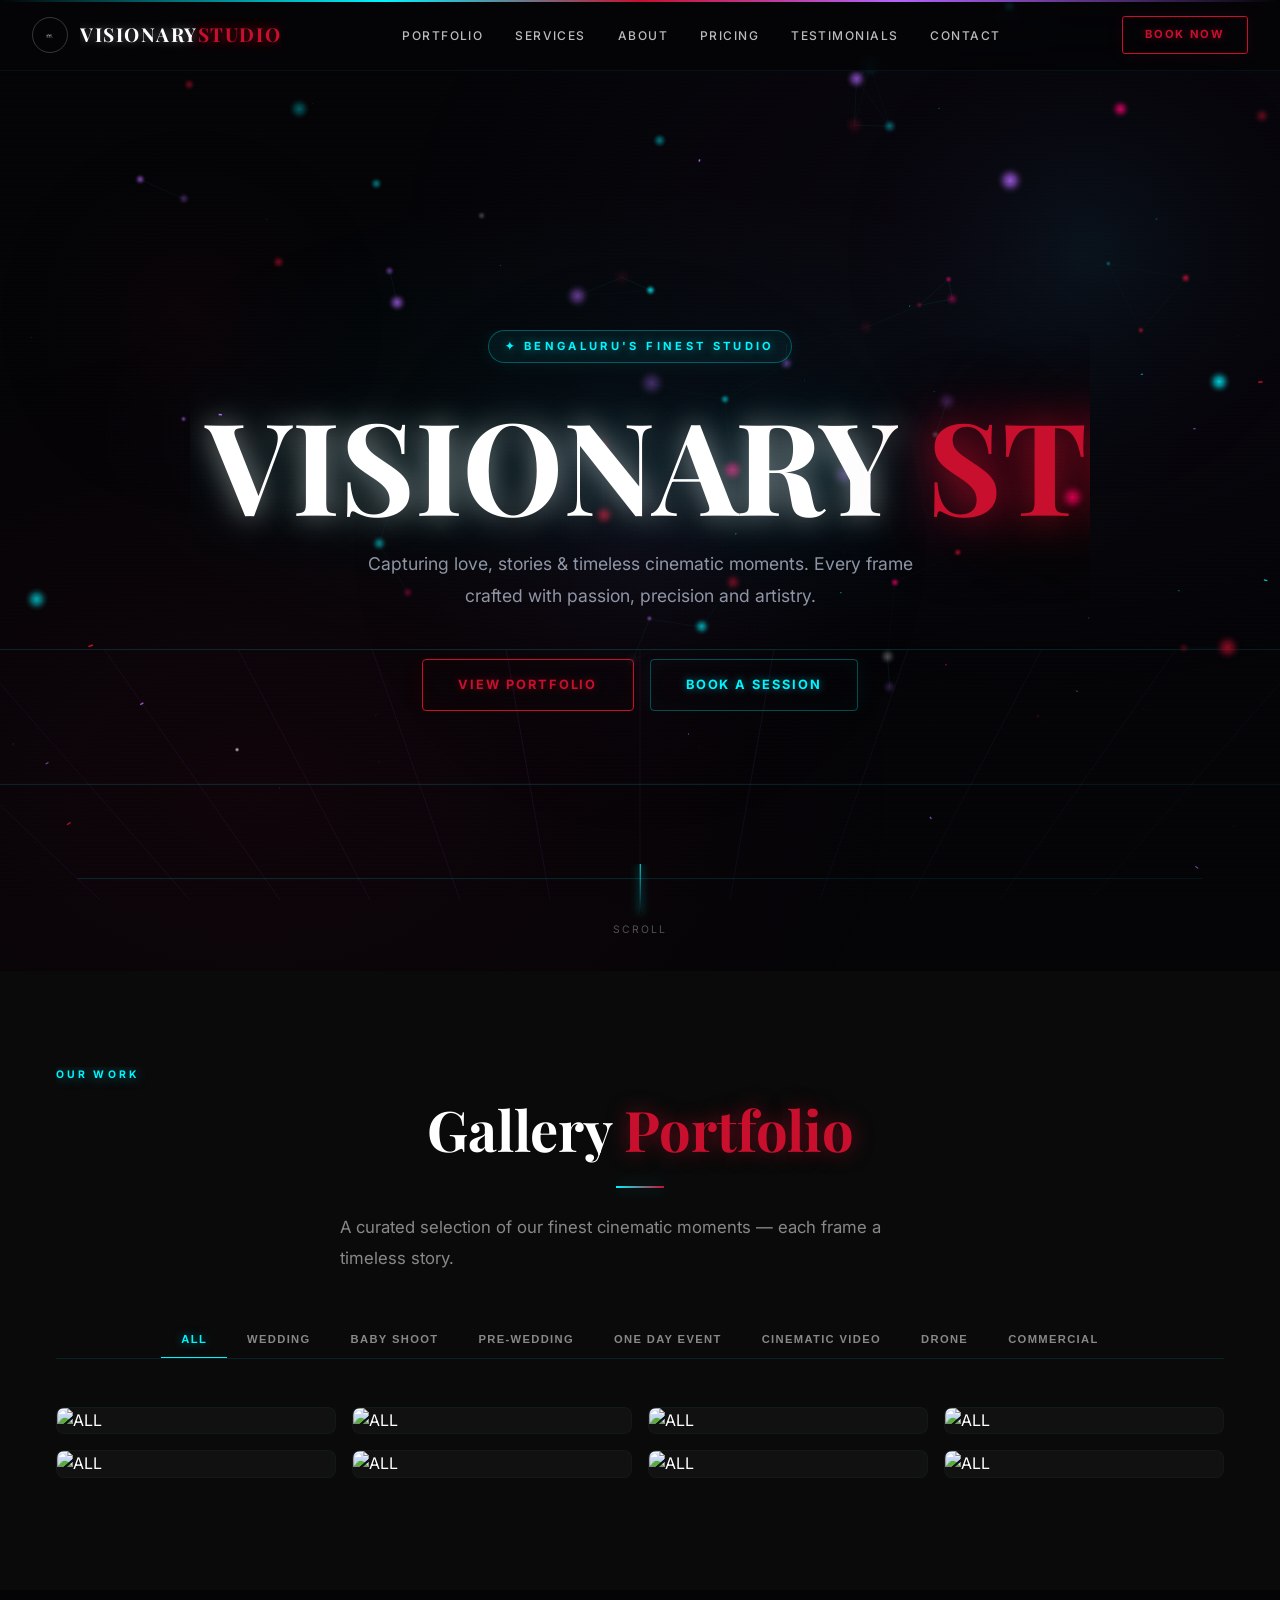
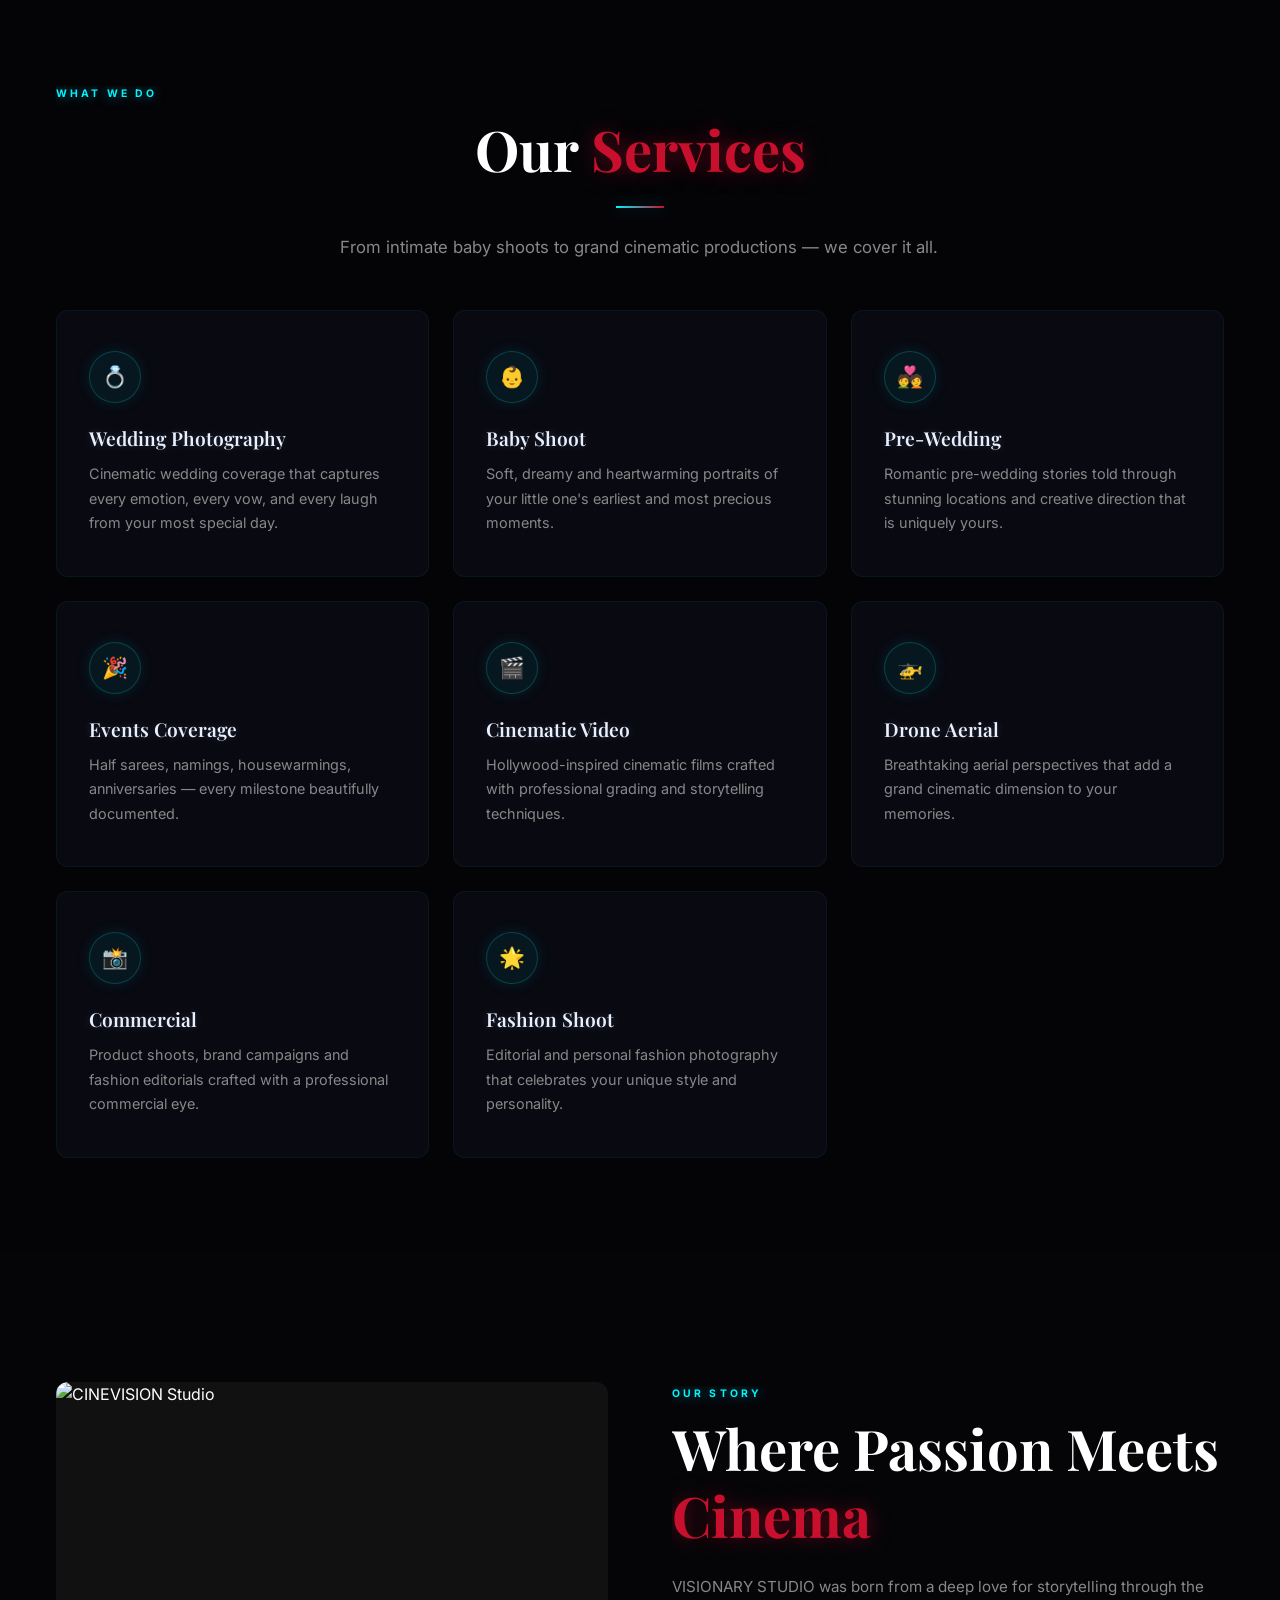
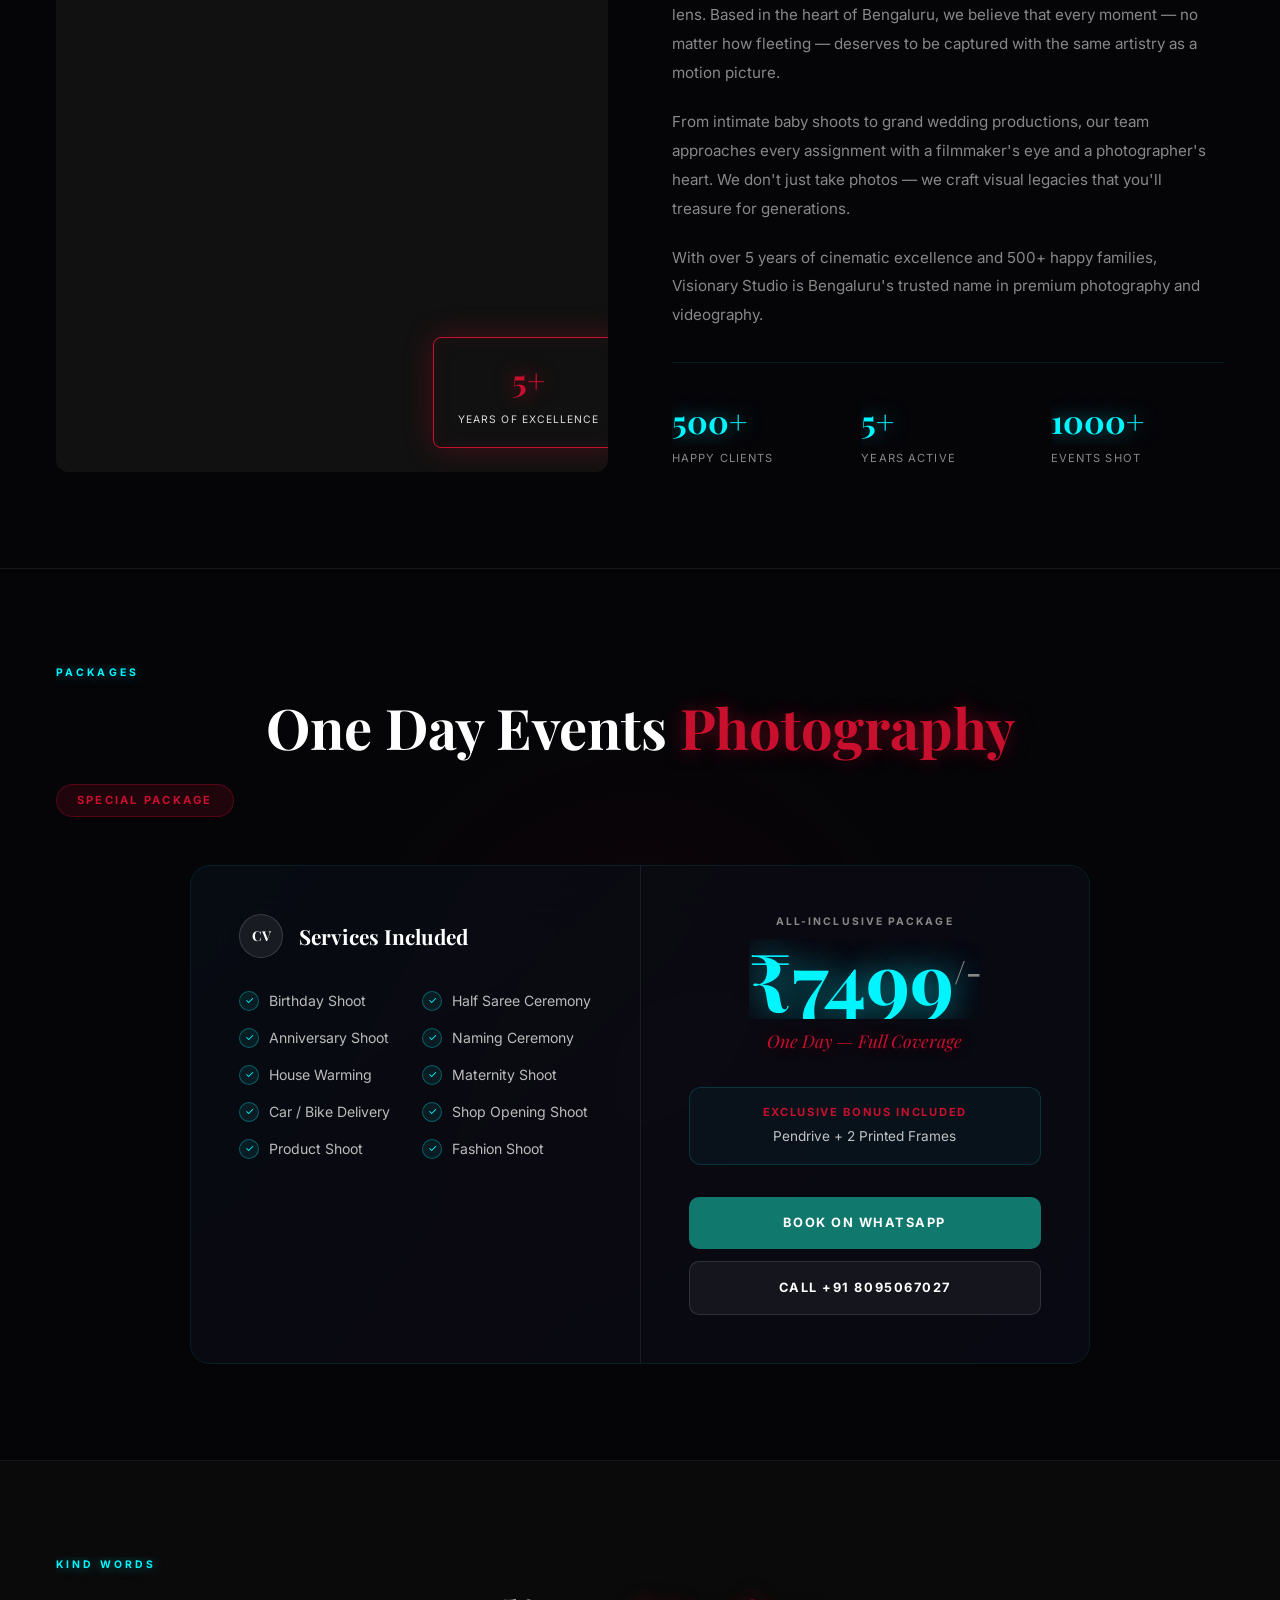
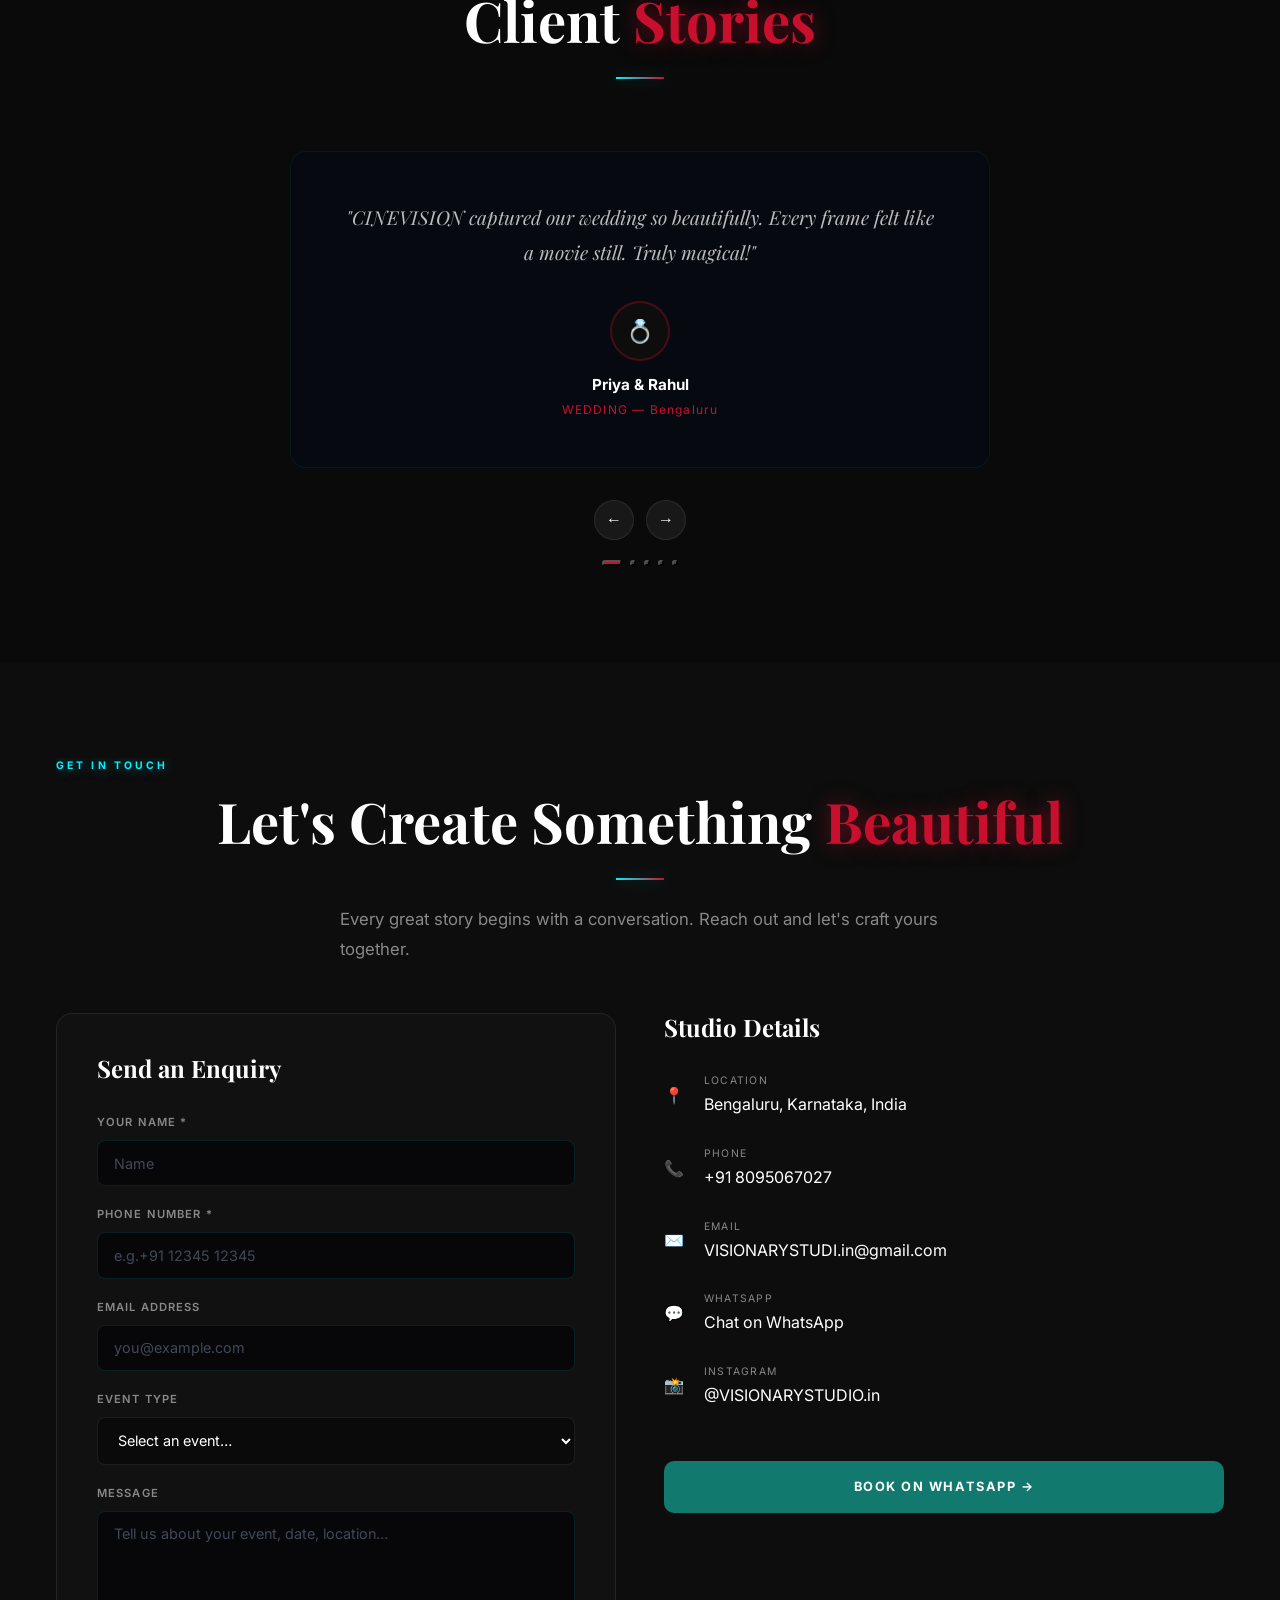
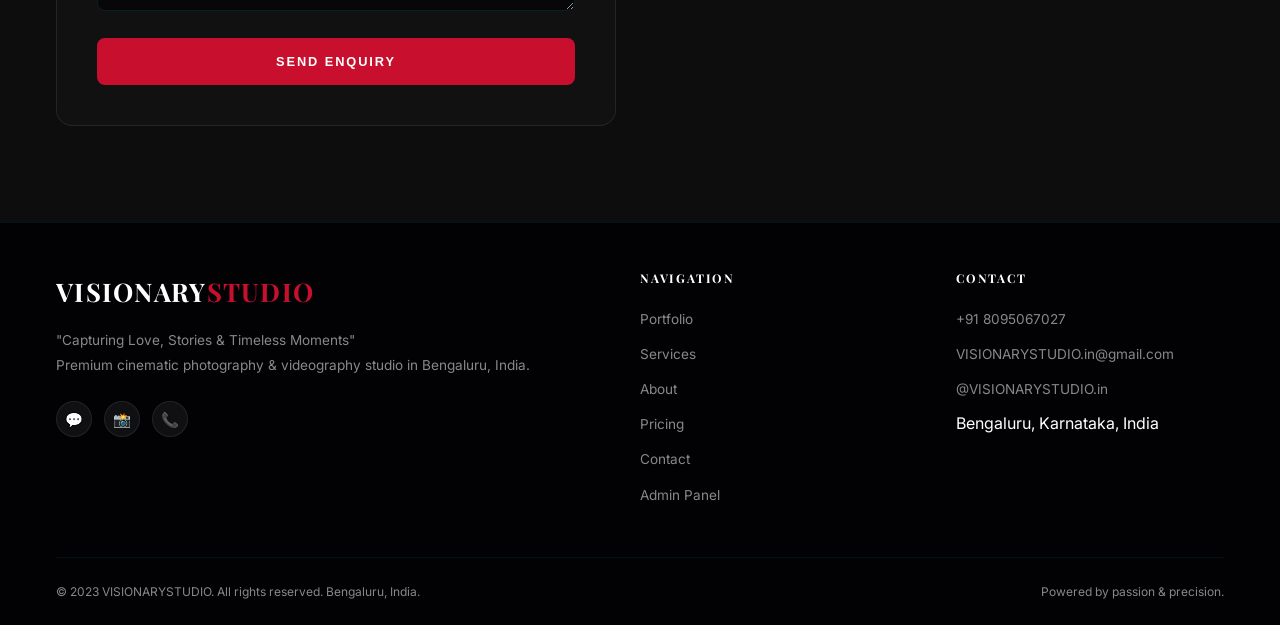
==== commit 1dd992e3: "main.html" ====
--- a/main.html
+++ b/main.html
@@ -3,7 +3,7 @@
 <head>
   <meta charset="UTF-8">
   <meta name="viewport" content="width=device-width, initial-scale=1.0">
-  <title>CINEVISION Studio — Bengaluru</title>
+  <title>VISIONARY STUDIO — Bengaluru</title>
   <meta name="description" content="Premium cinematic photography & videography studio in Bengaluru. Weddings, baby shoots, pre-wedding, events, drone & commercial photography.">
   <link rel="stylesheet" href="css/style.css">
 </head>
@@ -36,8 +36,8 @@
   <!-- ── NAVBAR ─────────────────────────────── -->
   <nav class="navbar" id="navbar">
     <div class="nav-logo">
-      <img src="assets/logo.jpeg" alt="CINEVISION" onerror="this.style.display='none'">
-      <div class="nav-logo-text"><span>CINE</span><span>VISION</span></div>
+      <img src="assets/logo.jpeg" alt="VISIONARY STUDIO" onerror="this.style.display='none'">
+      <div class="nav-logo-text"><span>VISIONARY</span><span>STUDIO</span></div>
     </div>
     <ul class="nav-links" id="navLinks">
       <li><a href="#portfolio">Portfolio</a></li>
@@ -47,7 +47,7 @@
       <li><a href="#testimonials">Testimonials</a></li>
       <li><a href="#contact">Contact</a></li>
     </ul>
-    <a href="https://wa.me/918296330246?text=Hi%20CINEVISION,%20I%20want%20to%20Book%20a%20Slot" target="_blank" class="nav-book-btn">Book Now</a>
+    <a href="https://wa.me/918095067027?text=Hi%20VISIONARY-STUDIO,%20I%20want%20to%20Book%20a%20Slot" target="_blank" class="nav-book-btn">Book Now</a>
     <div class="nav-hamburger" id="navHamburger">
       <span></span><span></span><span></span>
     </div>
@@ -58,13 +58,14 @@
     <div class="hero-bg"></div>
     <div class="hero-content">
       <div class="hero-badge">✦ BENGALURU'S FINEST STUDIO</div>
-      <h1 class="hero-title">
-        <span class="line1">CINE</span><span class="line2">VISION</span>
-      </h1>
+      <h3 class="hero-title">
+        <span class="line1">VISIONARY</span>
+        <span class="line2">STUDIO</span>
+      </h3>
       <p class="hero-subtitle">Capturing love, stories &amp; timeless cinematic moments. Every frame crafted with passion, precision and artistry.</p>
       <div class="hero-actions">
         <a href="#portfolio" class="btn-primary">View Portfolio</a>
-        <a href="https://wa.me/918296330246?text=Hi%20CINEVISION,%20I%20want%20to%20Book%20a%20Slot" target="_blank" class="btn-secondary">Book a Session</a>
+        <a href="https://wa.me/918095067027?text=Hi%20VISIONARY-STUDIO,%20I%20want%20to%20Book%20a%20Slot" target="_blank" class="btn-secondary">Book a Session</a>
       </div>
     </div>
     <div class="hero-scroll">
@@ -171,9 +172,9 @@
         <div class="about-text reveal">
           <span class="section-label">Our Story</span>
           <h2 class="section-title">Where Passion Meets <span>Cinema</span></h2>
-          <p>CINEVISION Studio was born from a deep love for storytelling through the lens. Based in the heart of Bengaluru, we believe that every moment — no matter how fleeting — deserves to be captured with the same artistry as a motion picture.</p>
+          <p>VISIONARY STUDIO was born from a deep love for storytelling through the lens. Based in the heart of Bengaluru, we believe that every moment — no matter how fleeting — deserves to be captured with the same artistry as a motion picture.</p>
           <p>From intimate baby shoots to grand wedding productions, our team approaches every assignment with a filmmaker's eye and a photographer's heart. We don't just take photos — we craft visual legacies that you'll treasure for generations.</p>
-          <p>With over 5 years of cinematic excellence and 500+ happy families, CINEVISION is Bengaluru's trusted name in premium photography and videography.</p>
+          <p>With over 5 years of cinematic excellence and 500+ happy families, Visionary Studio is Bengaluru's trusted name in premium photography and videography.</p>
           <div class="about-stats">
             <div>
               <div class="about-stat-num">500+</div>
@@ -235,8 +236,8 @@
               <p class="pricing-bonus-desc">Pendrive + 2 Printed Frames</p>
             </div>
             <div class="pricing-actions">
-              <a href="https://wa.me/918296330246?text=Hi%20CINEVISION,%20I%20want%20to%20Book%20a%20Slot" target="_blank" class="btn-wa">Book on WhatsApp</a>
-              <a href="tel:+918296330246" class="btn-call">Call +91 8296330246</a>
+              <a href="https://wa.me/918095067027?text=Hi%20CINEVISION,%20I%20want%20to%20Book%20a%20Slot" target="_blank" class="btn-wa">Book on WhatsApp</a>
+              <a href="tel:+918095067027" class="btn-call">Call +91 8095067027</a>
             </div>
           </div>
         </div>
@@ -334,7 +335,7 @@
             <div class="contact-icon">📞</div>
             <div>
               <div class="contact-item-label">Phone</div>
-              <div class="contact-item-val"><a href="tel:+918296330246">+91 8296330246</a></div>
+              <div class="contact-item-val"><a href="tel:+918095067027">+91 8095067027</a></div>
             </div>
           </div>
 
@@ -342,7 +343,7 @@
             <div class="contact-icon">✉️</div>
             <div>
               <div class="contact-item-label">Email</div>
-              <div class="contact-item-val"><a href="mailto:cinevision.in@gmail.com">cinevision.in@gmail.com</a></div>
+              <div class="contact-item-val"><a href="mailto:visionarystudio.in@gmail.com">VISIONARYSTUDI.in@gmail.com</a></div>
             </div>
           </div>
 
@@ -351,7 +352,7 @@
             <div>
               <div class="contact-item-label">WhatsApp</div>
               <div class="contact-item-val">
-                <a href="https://wa.me/918296330246?text=Hi%20CINEVISION,%20I%20want%20to%20Book%20a%20Slot" target="_blank">Chat on WhatsApp</a>
+                <a href="https://wa.me/918095067027?text=Hi%20CINEVISION,%20I%20want%20to%20Book%20a%20Slot" target="_blank">Chat on WhatsApp</a>
               </div>
             </div>
           </div>
@@ -360,12 +361,12 @@
             <div class="contact-icon">📸</div>
             <div>
               <div class="contact-item-label">Instagram</div>
-              <div class="contact-item-val"><a href="https://instagram.com/cinevision.in" target="_blank">@cinevision.in</a></div>
+              <div class="contact-item-val"><a href="https://instagram.com/visionarystudio.in" target="_blank">@VISIONARYSTUDIO.in</a></div>
             </div>
           </div>
 
           <div class="contact-wa-btn">
-            <a href="https://wa.me/918296330246?text=Hi%20CINEVISION,%20I%20want%20to%20Book%20a%20Slot" target="_blank" class="btn-wa" style="display:block;text-align:center;margin-top:1.5rem">
+            <a href="https://wa.me/918095067027?text=Hi%20CINEVISION,%20I%20want%20to%20Book%20a%20Slot" target="_blank" class="btn-wa" style="display:block;text-align:center;margin-top:1.5rem">
               Book on WhatsApp →
             </a>
           </div>
@@ -380,12 +381,12 @@
     <div class="container">
       <div class="footer-grid">
         <div>
-          <div class="footer-brand-logo">CINE<span>VISION</span></div>
+          <div class="footer-brand-logo">VISIONARY<span>STUDIO</span></div>
           <p class="footer-brand-desc">"Capturing Love, Stories &amp; Timeless Moments"<br>Premium cinematic photography &amp; videography studio in Bengaluru, India.</p>
           <div class="footer-social">
-            <a href="https://wa.me/918296330246" target="_blank" class="social-btn">💬</a>
+            <a href="https://wa.me/918095067027" target="_blank" class="social-btn">💬</a>
             <a href="https://instagram.com/cinevision.in" target="_blank" class="social-btn">📸</a>
-            <a href="tel:+918296330246" class="social-btn">📞</a>
+            <a href="tel:+918095067027" class="social-btn">📞</a>
           </div>
         </div>
         <div>
@@ -402,15 +403,15 @@
         <div>
           <h4 class="footer-col-title">Contact</h4>
           <ul class="footer-links">
-            <li><a href="tel:+918296330246">+91 8296330246</a></li>
-            <li><a href="mailto:cinevision.in@gmail.com">cinevision.in@gmail.com</a></li>
-            <li><a href="https://instagram.com/cinevision.in" target="_blank">@cinevision.in</a></li>
+            <li><a href="tel:+918095067027">+91 8095067027</a></li>
+            <li><a href="mailto:VISIONARYSTUDIO.in@gmail.com">VISIONARYSTUDIO.in@gmail.com</a></li>
+            <li><a href="https://instagram.com/cinevision.in" target="_blank">@VISIONARYSTUDIO.in</a></li>
             <li>Bengaluru, Karnataka, India</li>
           </ul>
         </div>
       </div>
       <div class="footer-bottom">
-        <p>&copy; 2023 CINEVISION Studio. All rights reserved. Bengaluru, India.</p>
+        <p>&copy; 2023 VISIONARYSTUDIO. All rights reserved. Bengaluru, India.</p>
         <p>Powered by passion &amp; precision.</p>
       </div>
     </div>
